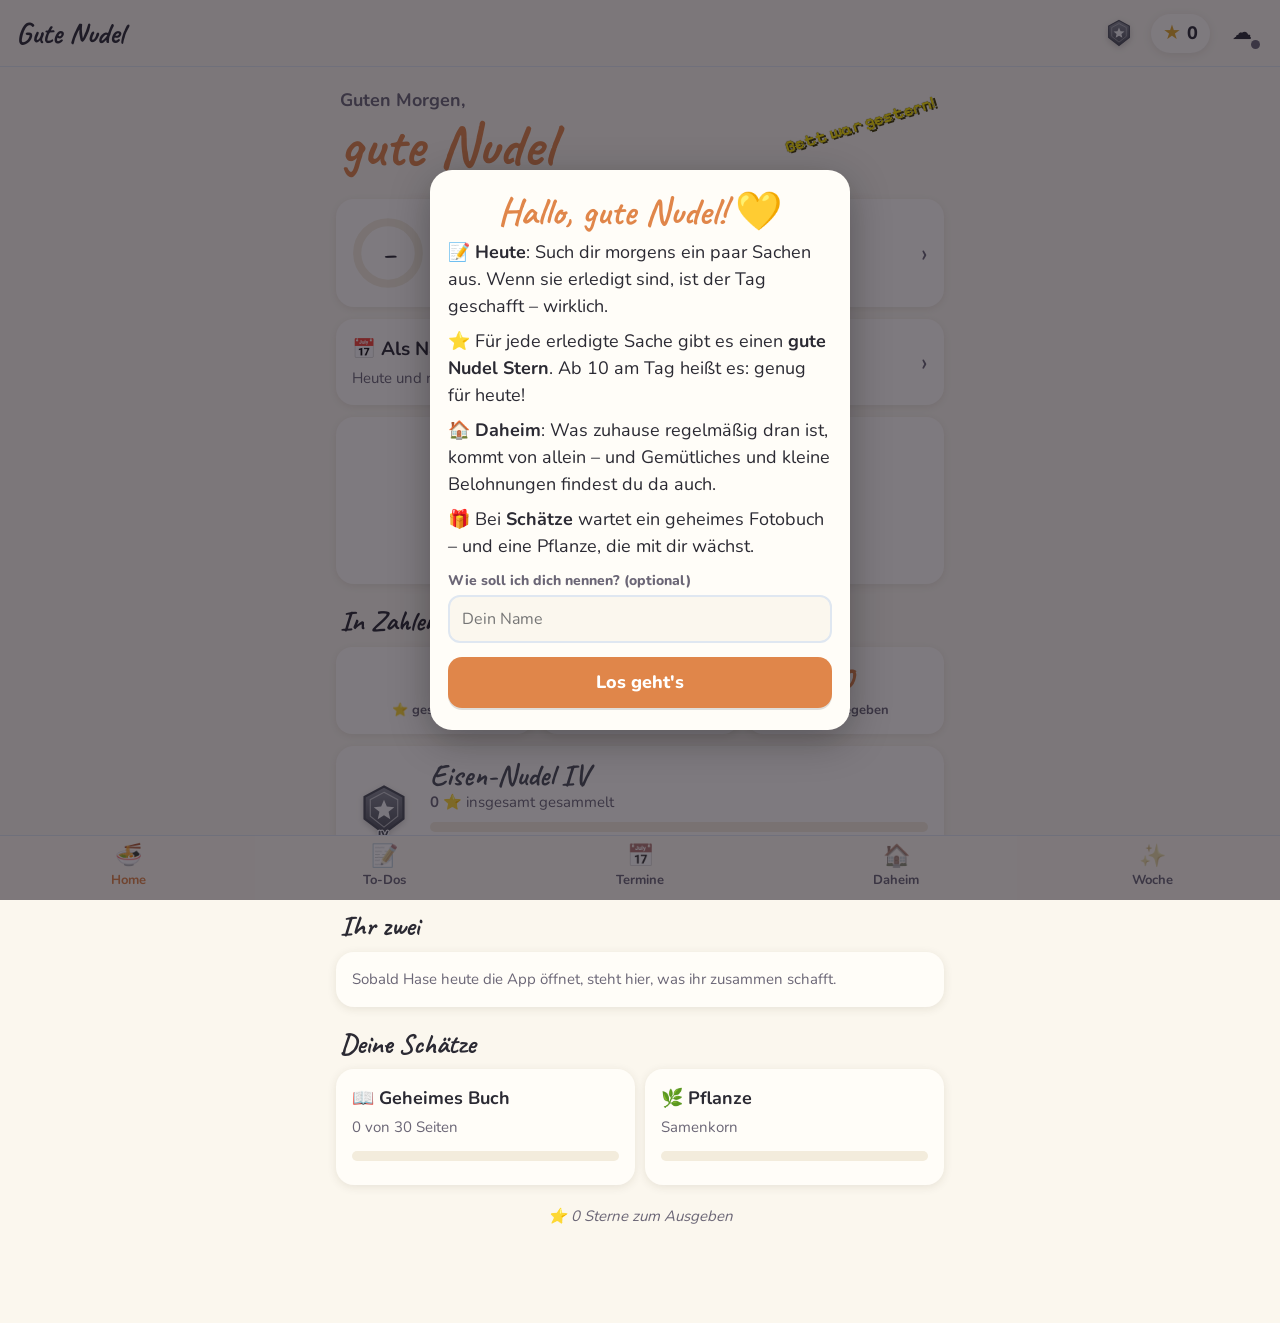
==== index.html @ 06fb96a1 "Home als Startseite: Minecraft-Splash, Tagesring, nächste Termine, Zahlen, Ihr zwei, Schätze; Schätz" ====
<!doctype html>
<html lang="de">
<head>
<meta charset="utf-8">
<meta name="viewport" content="width=device-width, initial-scale=1, viewport-fit=cover">
<title>Gute Nudel</title>
<meta name="theme-color" content="#fbf7ee" media="(prefers-color-scheme: light)">
<meta name="theme-color" content="#24222a" media="(prefers-color-scheme: dark)">
<link rel="manifest" href="manifest.json">
<link rel="icon" href="icons/icon-192.png">
<link rel="apple-touch-icon" href="icons/icon-192.png">
<link rel="preload" href="fonts/nunito.woff2" as="font" type="font/woff2" crossorigin>
<link rel="preload" href="fonts/pixel.woff2" as="font" type="font/woff2" crossorigin>
<link rel="stylesheet" href="style.css">
</head>
<body>
<header id="top">
  <h1>Gute Nudel</h1>
  <button id="rankbtn" aria-label="Dein Rang"></button>
  <button id="stars" aria-label="Gute Nudel Sterne"><span class="s">★</span><span id="starsn">0</span></button>
  <button id="cloud" aria-label="Einstellungen und Sicherung">☁</button>
</header>
<main id="main"></main>
<nav id="tabs">
  <button data-tab="home" class="on"><span class="i">🍜</span>Home</button>
  <button data-tab="heute"><span class="i">📝</span>To-Dos</button>
  <button data-tab="termine"><span class="i">📅</span>Termine</button>
  <button data-tab="ruhe"><span class="i">🏠</span>Daheim</button>
  <button data-tab="woche"><span class="i">✨</span>Woche</button>
</nav>
<script type="module" src="app.js"></script>
</body>
</html>
---- style.css ----
@font-face { font-family: 'Caveat'; src: url(fonts/caveat.woff2) format('woff2'); font-weight: 400 700; font-display: swap; }
@font-face { font-family: 'Nunito'; src: url(fonts/nunito.woff2) format('woff2'); font-weight: 200 1000; font-display: swap; }

:root {
  --paper: #fbf7ee; --paper2: #f3ecdc; --line: #dfe7f1; --margin: #f0b8b0;
  --ink: #2b2a33; --ink2: #6b6676; --blue: #2f5aa8; --accent: #e0864a; --accent2: #f6d6bd;
  --green: #4f9a5b; --gold: #e3a92b; --card: #fffdf8; --shadow: 0 2px 10px rgba(60, 45, 20, .10);
  --danger: #c0533f; --nav: #fffaf1;
  color-scheme: light;
}
@media (prefers-color-scheme: dark) {
  :root:not([data-theme="light"]) {
    --paper: #24222a; --paper2: #2c2a33; --line: #33384a; --margin: #6e3e3a;
    --ink: #f1ece2; --ink2: #b4adbd; --blue: #9dbcf5; --accent: #f0a06a; --accent2: #4a3528;
    --green: #7cc488; --gold: #f2c25a; --card: #2e2c35; --shadow: 0 2px 10px rgba(0, 0, 0, .35);
    --danger: #ef8a76; --nav: #1f1d24; color-scheme: dark;
  }
}
:root[data-theme="dark"] {
  --paper: #24222a; --paper2: #2c2a33; --line: #33384a; --margin: #6e3e3a;
  --ink: #f1ece2; --ink2: #b4adbd; --blue: #9dbcf5; --accent: #f0a06a; --accent2: #4a3528;
  --green: #7cc488; --gold: #f2c25a; --card: #2e2c35; --shadow: 0 2px 10px rgba(0, 0, 0, .35);
  --danger: #ef8a76; --nav: #1f1d24; color-scheme: dark;
}

* { box-sizing: border-box; -webkit-tap-highlight-color: transparent; }
html, body { margin: 0; height: 100%; }
body {
  background: var(--paper); color: var(--ink);
  font: 18px/1.5 Nunito, system-ui, sans-serif;
  overscroll-behavior-y: contain;
}
button, input, textarea { font: inherit; color: inherit; }
button { cursor: pointer; }
.hand { font-family: Caveat, cursive; }

/* ---------- frame ---------- */
#top {
  position: sticky; top: 0; z-index: 20; display: flex; align-items: center; gap: 10px;
  padding: calc(10px + env(safe-area-inset-top)) 16px 10px; background: var(--paper);
  border-bottom: 1px solid var(--line);
}
#top h1 { font: 700 clamp(23px, 7vw, 30px)/1.4 Caveat, cursive; margin: 0; padding: 2px 0; flex: 1; min-width: 0; white-space: nowrap; overflow: hidden; text-overflow: ellipsis; }
#top h1 span { color: var(--accent); }
#stars {
  display: flex; align-items: center; gap: 6px; padding: 6px 12px; border-radius: 99px;
  background: var(--card); box-shadow: var(--shadow); font-weight: 800; border: 0;
}
#stars .s { color: var(--gold); font-size: 20px; line-height: 1; }
#cloud { border: 0; background: none; padding: 6px; min-width: 44px; min-height: 44px; font-size: 20px; line-height: 1; position: relative; }
#cloud::after { content: ''; position: absolute; right: 4px; bottom: 6px; width: 9px; height: 9px; border-radius: 50%; background: var(--ink2); }
#cloud.ok::after { background: var(--green); }
#cloud.wait::after { background: var(--gold); }
#cloud.bad::after { background: var(--danger); }

main { padding: 12px 16px calc(96px + env(safe-area-inset-bottom)); max-width: 640px; margin: 0 auto; }

nav#tabs {
  position: fixed; left: 0; right: 0; bottom: 0; z-index: 20; display: flex;
  background: var(--nav); border-top: 1px solid var(--line); padding-bottom: env(safe-area-inset-bottom);
}
nav#tabs button {
  flex: 1; border: 0; background: none; padding: 8px 2px 10px; display: flex; flex-direction: column;
  align-items: center; gap: 2px; font-size: 13px; font-weight: 700; color: var(--ink2);
}
nav#tabs button .i { font-size: 22px; line-height: 1.1; filter: grayscale(.6); opacity: .8; }
nav#tabs button.on { color: var(--accent); }
nav#tabs button.on .i { filter: none; opacity: 1; transform: translateY(-1px); }

/* ---------- notepad page ---------- */
.pad {
  position: relative; background: var(--card); border-radius: 6px 6px 14px 14px; box-shadow: var(--shadow);
  padding: 18px 16px 18px 44px; margin-bottom: 18px;
  background-image: repeating-linear-gradient(to bottom, transparent 0 39px, var(--line) 39px 40px);
  background-position: 0 58px;
}
.pad::before { content: ''; position: absolute; left: 30px; top: 0; bottom: 0; width: 2px; background: var(--margin); }
.pad::after { /* spiral holes */
  content: ''; position: absolute; top: -7px; left: 20px; right: 20px; height: 14px;
  background: radial-gradient(circle at 7px 7px, var(--paper) 4.5px, transparent 5px) 0 0 / 28px 14px repeat-x;
}
.pad h2 { font: 700 32px/1.1 Caveat, cursive; margin: 2px 0 10px; color: var(--blue); }
.pad .sub { color: var(--ink2); font-size: 15px; margin: -6px 0 10px; }

.item { display: flex; align-items: center; gap: 12px; min-height: 52px; padding: 4px 0; border-bottom: 1px dashed transparent; }
.item .txt { flex: 1; font-size: 19px; font-weight: 600; word-break: break-word; position: relative; }
.item .txt.carried::after { content: 'von gestern'; display: inline-block; margin-left: 8px; font-size: 12px; font-weight: 700; color: var(--accent); vertical-align: middle; }
.chk {
  flex: none; width: 40px; height: 40px; border-radius: 50%; border: 2.5px solid var(--blue); background: transparent;
  display: grid; place-items: center; padding: 0; color: var(--blue); font-size: 20px; font-weight: 900;
}
.item.done .chk { background: var(--blue); color: var(--card); }
.item.done .txt { color: var(--ink2); }
.item.done .txt span { background: linear-gradient(var(--accent), var(--accent)) no-repeat 0 55% / 100% 2.5px; }
.item.ticking .txt span { animation: strike .45s ease forwards; background: linear-gradient(var(--accent), var(--accent)) no-repeat 0 55% / 0 2.5px; }
@keyframes strike { to { background-size: 100% 2.5px; } }
.item.leaving { animation: leave .35s ease .35s forwards; }
@keyframes leave { to { opacity: 0; transform: translateX(30px); } }
.mini-btn { border: 0; background: none; color: var(--ink2); font-size: 20px; padding: 8px; min-width: 40px; min-height: 40px; border-radius: 10px; }
.mini-btn:active { background: var(--paper2); }

.add { display: flex; gap: 8px; margin-top: 10px; }
.add input {
  flex: 1; min-width: 0; border: 0; border-bottom: 2px solid var(--line); background: transparent; padding: 10px 2px;
  font-size: 18px; outline: none;
}
.add input:focus { border-color: var(--blue); }
.btn {
  border: 0; border-radius: 14px; padding: 12px 18px; font-weight: 800; background: var(--accent); color: #fff;
  box-shadow: 0 2px 0 rgba(0, 0, 0, .12); min-height: 48px;
}
.btn.soft { background: var(--paper2); color: var(--ink); box-shadow: none; }
.btn.blue { background: var(--blue); color: var(--card); }
.btn.green { background: var(--green); color: #fff; }
.btn:disabled { opacity: .45; }
.btn.wide { width: 100%; }
.row { display: flex; gap: 10px; flex-wrap: wrap; }
.row > .btn { flex: 1; }

.card { background: var(--card); border-radius: 18px; box-shadow: var(--shadow); padding: 16px; margin-bottom: 16px; }
.card h3 { margin: 0 0 6px; font-size: 20px; }
.card p { margin: 6px 0; }
.muted { color: var(--ink2); font-size: 15px; }
.hint { color: var(--ink2); font-size: 15px; font-style: italic; margin: 8px 0 0; }
.sec-title { font: 700 28px/1.1 Caveat, cursive; color: var(--ink); margin: 22px 4px 10px; }

.donebox { margin-top: 12px; }
.donebox summary { cursor: pointer; color: var(--ink2); font-weight: 700; font-size: 15px; padding: 6px 0; }

.celebrate {
  text-align: center; padding: 24px 16px; border-radius: 18px; background: var(--card); box-shadow: var(--shadow); margin-bottom: 16px;
  border: 2px dashed var(--accent2);
}
.celebrate .big { font: 700 40px/1.05 Caveat, cursive; color: var(--accent); margin: 4px 0 8px; }

.pick { display: flex; align-items: center; gap: 12px; width: 100%; text-align: left; border: 0; background: none; padding: 10px 4px; min-height: 48px; font-size: 18px; font-weight: 600; border-bottom: 1px solid var(--line); }
.pick .box { width: 28px; height: 28px; border-radius: 8px; border: 2.5px solid var(--blue); flex: none; display: grid; place-items: center; color: var(--card); font-weight: 900; }
.pick.on .box { background: var(--blue); }
.pick .tag { font-size: 12px; font-weight: 800; color: var(--accent); margin-left: 6px; }

/* ---------- rest quests ---------- */
.quest { position: relative; overflow: hidden; border: 2px solid #3b2f52; background: linear-gradient(160deg, #2d2440, #44345e); color: #f6f0ff; }
.quest .lvl { font-size: 12px; letter-spacing: .12em; font-weight: 900; color: #ffcf5a; }
.quest h3 { font: 700 30px/1.05 Caveat, cursive; margin: 2px 0 6px; color: #fff; }
.quest .diff { color: #ffcf5a; letter-spacing: 2px; }
.quest .meta { font-size: 14px; color: #d8cdee; display: flex; gap: 14px; flex-wrap: wrap; margin: 4px 0 8px; }
.quest .boss { font-style: italic; color: #d8cdee; font-size: 15px; border-left: 3px solid #ffcf5a; padding-left: 10px; margin: 8px 0 12px; }
.quest .btn { background: #ffcf5a; color: #2d2440; }
.quest .btn.soft { background: rgba(255, 255, 255, .14); color: #fff; }
.quest.active { box-shadow: 0 0 0 3px #ffcf5a, var(--shadow); }

.recipe .steps { margin: 8px 0; }
.recipe .steps .pick { font-size: 17px; }
.chips { display: flex; gap: 8px; flex-wrap: wrap; margin: 8px 0; }
.chip { border: 0; background: var(--paper2); border-radius: 99px; padding: 8px 14px; font-weight: 700; font-size: 15px; min-height: 40px; }
.chip.on { background: var(--blue); color: var(--card); }
.ready { display: inline-block; font-size: 12px; font-weight: 900; background: var(--green); color: #fff; border-radius: 99px; padding: 2px 9px; margin-left: 6px; vertical-align: middle; }

/* ---------- treasures ---------- */
.treasure { display: grid; grid-template-columns: 96px 1fr; gap: 14px; align-items: center; }
.treasure .thumb { width: 96px; height: 96px; border-radius: 14px; display: grid; place-items: center; font-size: 46px; background: var(--paper2); overflow: hidden; }
.bar { height: 10px; border-radius: 99px; background: var(--paper2); overflow: hidden; margin: 8px 0; }
.bar > i { display: block; height: 100%; background: var(--accent); border-radius: 99px; }

.book { display: grid; grid-template-columns: repeat(3, 1fr); gap: 12px; }
.bpage {
  aspect-ratio: 3 / 4; border-radius: 6px; background: var(--card); box-shadow: var(--shadow); padding: 6px 6px 22px;
  position: relative; display: grid; place-items: center; overflow: hidden; border: 0;
}
.bpage img { width: 100%; height: 100%; object-fit: cover; border-radius: 3px; }
.bpage .no { position: absolute; bottom: 3px; left: 0; right: 0; text-align: center; font: 700 16px/1 Caveat, cursive; color: var(--ink2); }
.bpage.locked { background: var(--paper2); color: var(--ink2); font-size: 26px; }
.bpage.next { outline: 3px dashed var(--accent); outline-offset: -3px; }
.tape { position: absolute; width: 46px; height: 16px; background: rgba(240, 200, 120, .55); top: 0; left: 50%; transform: translateX(-50%) rotate(-3deg); }

.plantbox {
  border-radius: 18px; overflow: hidden; box-shadow: var(--shadow); margin-bottom: 12px;
  background: linear-gradient(#bfe0f5, #eaf5fb 70%); position: relative;
}
:root[data-theme="dark"] .plantbox { background: linear-gradient(#1d2b45, #33405c 70%); }
@media (prefers-color-scheme: dark) { :root:not([data-theme="light"]) .plantbox { background: linear-gradient(#1d2b45, #33405c 70%); } }
.plantbox svg { display: block; width: 100%; height: auto; }
.stagename { position: absolute; left: 14px; top: 10px; font: 700 28px/1 Caveat, cursive; color: #2d4a2f; background: rgba(255, 255, 255, .7); padding: 4px 10px; border-radius: 10px; }
.shelf { display: flex; gap: 8px; flex-wrap: wrap; }
.jar { background: var(--paper2); border-radius: 12px; padding: 8px 12px; font-size: 15px; font-weight: 700; }

.roulette { text-align: center; }
.roulette .idea { font: 700 32px/1.15 Caveat, cursive; color: var(--accent); min-height: 80px; display: grid; place-items: center; padding: 8px; }
.list-plain { list-style: none; padding: 0; margin: 6px 0; }
.list-plain li { display: flex; align-items: center; gap: 8px; padding: 6px 0; border-bottom: 1px solid var(--line); font-weight: 600; }
.list-plain li span { flex: 1; }

/* ---------- week ---------- */
.stat-row { display: grid; grid-template-columns: repeat(4, 1fr); gap: 8px; }
@media (max-width: 379px) { .stat span { font-size: 11.5px; } }
.stat { background: var(--card); border-radius: 16px; box-shadow: var(--shadow); padding: 12px 8px; text-align: center; border: 0; }
.stat b { display: block; font: 700 40px/1 Caveat, cursive; color: var(--accent); }
.stat span { font-size: 13px; color: var(--ink2); font-weight: 700; }
.weekbars { display: flex; align-items: flex-end; gap: 8px; height: 120px; margin: 14px 0 4px; }
.weekbars div { flex: 1; display: flex; flex-direction: column; align-items: center; justify-content: flex-end; height: 100%; gap: 4px; font-size: 13px; color: var(--ink2); font-weight: 700; }
.weekbars i { display: block; width: 100%; border-radius: 8px 8px 3px 3px; background: var(--accent); min-height: 4px; }
.weekbars i.rest { background: #7b62b8; }

/* ---------- overlays ---------- */
.overlay { position: fixed; inset: 0; z-index: 50; background: rgba(20, 16, 28, .55); display: grid; place-items: center; padding: 20px; animation: fade .2s; overscroll-behavior: contain; touch-action: none; }
@keyframes fade { from { opacity: 0; } }
.modal { background: var(--card); border-radius: 22px; padding: 22px 18px; width: 100%; max-width: 420px; max-height: 88vh; max-height: 85dvh; overflow-y: auto; -webkit-overflow-scrolling: touch; overscroll-behavior: contain; touch-action: pan-y; text-align: center; box-shadow: 0 10px 40px rgba(0, 0, 0, .3); animation: pop .3s cubic-bezier(.2, 1.4, .4, 1); }
@keyframes pop { from { transform: scale(.85); opacity: 0; } }
.modal h2 { font: 700 38px/1.05 Caveat, cursive; color: var(--accent); margin: 0 0 8px; }
.modal p { margin: 8px 0; }
.modal .row { margin-top: 14px; }
.reveal img { width: 100%; border-radius: 6px; box-shadow: var(--shadow); animation: unblur 1.6s ease; }
@keyframes unblur { from { filter: blur(24px) saturate(.2); transform: scale(.94); } }
.polaroid { background: #fff; padding: 10px 10px 34px; box-shadow: var(--shadow); transform: rotate(-1.5deg); margin: 6px auto 12px; position: relative; }
.polaroid .cap { position: absolute; bottom: 6px; left: 0; right: 0; font: 700 22px/1 Caveat, cursive; color: #555; }

.viewer { position: fixed; inset: 0; z-index: 60; background: #16131c; display: flex; flex-direction: column; align-items: center; justify-content: center; padding: 16px; }
.viewer img { max-width: 100%; max-height: 74vh; border-radius: 6px; }
.viewer .vbar { display: flex; gap: 12px; margin-top: 14px; align-items: center; color: #eee; font: 700 24px/1 Caveat, cursive; }
.viewer .vbar button { background: rgba(255, 255, 255, .12); color: #fff; border: 0; border-radius: 12px; min-width: 52px; min-height: 48px; font-size: 22px; }
.viewer .x { position: absolute; top: calc(12px + env(safe-area-inset-top)); right: 12px; background: rgba(255, 255, 255, .12); color: #fff; border: 0; border-radius: 12px; width: 48px; height: 48px; font-size: 22px; }

.collage { display: grid; grid-template-columns: repeat(5, 1fr); gap: 4px; padding: 6px; background: #fff; border-radius: 8px; }
.collage img { width: 100%; aspect-ratio: 1; object-fit: cover; border-radius: 2px; }
.collage img:nth-child(7n+3) { transform: rotate(2deg); }
.collage img:nth-child(5n+1) { transform: rotate(-2deg); }

/* story (weekly look-back) */
.story { position: fixed; inset: 0; z-index: 70; color: #fff; display: flex; flex-direction: column; padding: calc(14px + env(safe-area-inset-top)) 22px 30px; transition: background .5s; }
.story .prog { display: flex; gap: 4px; }
.story .prog i { flex: 1; height: 4px; border-radius: 4px; background: rgba(255, 255, 255, .35); }
.story .prog i.on { background: #fff; }
.story .slide { flex: 1; display: flex; flex-direction: column; justify-content: center; text-align: center; animation: slidein .45s ease; }
@keyframes slidein { from { opacity: 0; transform: translateY(18px); } }
.story .k { font-size: 18px; font-weight: 800; letter-spacing: .04em; opacity: .9; }
.story .n { font: 700 110px/1 Caveat, cursive; margin: 8px 0; }
.story .t { font: 700 40px/1.1 Caveat, cursive; margin: 8px 0; }
.story .p { font-size: 19px; line-height: 1.45; opacity: .95; }
.story ul { text-align: left; font-size: 18px; font-weight: 700; margin: 12px auto; padding-left: 22px; max-width: 340px; }
.story .tapnote { text-align: center; font-size: 13px; opacity: .7; }
.story .x { position: absolute; top: calc(24px + env(safe-area-inset-top)); right: 14px; background: rgba(0, 0, 0, .2); color: #fff; border: 0; border-radius: 12px; width: 44px; height: 44px; font-size: 20px; z-index: 2; }

.floatstar { position: fixed; z-index: 80; pointer-events: none; font-weight: 900; color: var(--gold); font-size: 22px; animation: floatup 1.1s ease forwards; text-shadow: 0 1px 0 rgba(0, 0, 0, .15); }
@keyframes floatup { to { transform: translateY(-60px); opacity: 0; } }
.confetti { position: fixed; z-index: 90; top: -10px; width: 10px; height: 14px; pointer-events: none; animation: fall linear forwards; }
@keyframes fall { to { transform: translateY(105vh) rotate(720deg); } }

.toast { position: fixed; left: 16px; right: 16px; bottom: calc(86px + env(safe-area-inset-bottom)); z-index: 85; background: var(--ink); color: var(--paper); border-radius: 14px; padding: 12px 16px; font-weight: 700; text-align: center; animation: fade .2s; max-width: 520px; margin: 0 auto; }

.field { display: block; margin: 10px 0; text-align: left; }
.field span { display: block; font-size: 14px; font-weight: 800; color: var(--ink2); margin-bottom: 4px; }
.field input { width: 100%; border: 2px solid var(--line); border-radius: 12px; background: var(--paper); padding: 10px 12px; font-size: 16px; }
.status { display: flex; align-items: center; gap: 8px; font-weight: 700; }
.dot { width: 12px; height: 12px; border-radius: 50%; background: var(--ink2); flex: none; }
.dot.ok { background: var(--green); } .dot.wait { background: var(--gold); } .dot.bad { background: var(--danger); }
.warn { background: #fff3d6; color: #6b4a00; border-radius: 12px; padding: 10px 12px; font-weight: 700; font-size: 15px; margin: 8px 0; }

/* ---------- Quests sub-tabs, chores ---------- */
.qtabs { position: sticky; top: var(--top-h, 64px); z-index: 5; background: var(--paper); padding: 6px 16px 8px; margin: -12px -16px 4px; box-shadow: 0 6px 8px -6px rgba(0, 0, 0, .12); display: grid; grid-template-columns: repeat(3, 1fr); gap: 6px; }
.qtabs .chip { padding: 8px 2px; font-size: 14px; min-width: 0; white-space: nowrap; overflow: hidden; text-overflow: ellipsis; }
.list-plain.chores li { align-items: flex-start; padding: 10px 0; }
.list-plain.chores li > span { line-height: 1.35; }

/* ---------- chore helpers, timers, mood ---------- */
.toolbtn { border: 0; background: var(--paper2); border-radius: 10px; padding: 4px 8px; margin: 4px 4px 0 0; font-size: 15px; font-weight: 800; min-height: 36px; min-width: 40px; vertical-align: middle; }
.steptimer { font-size: 14px; color: var(--blue); }
.toolrow { display: grid; grid-template-columns: repeat(2, 1fr); gap: 8px; margin-bottom: 14px; }
.toolrow .btn { padding: 10px 4px; font-size: 14px; }
.timers .timer { display: flex; align-items: center; gap: 12px; padding: 6px 0; }
.timers .ti { font-size: 30px; }
.timers .tl { flex: 1; }
.timers .tleft { font: 700 30px/1 Caveat, cursive; color: var(--blue); }
.timers .timer.done .tleft { color: var(--green); }
.moodbar { position: fixed; left: 16px; right: 16px; bottom: calc(86px + env(safe-area-inset-bottom)); z-index: 95; max-width: 520px; margin: 0 auto; background: var(--card); box-shadow: 0 6px 24px rgba(0,0,0,.25); border-radius: 18px; padding: 8px 10px; display: flex; align-items: center; justify-content: space-between; gap: 4px; animation: fade .2s; font-weight: 800; }
.moodbar span { padding: 0 6px; white-space: nowrap; font-size: 15px; }
.moodbar button { border: 0; background: none; font-size: 28px; min-width: 44px; min-height: 44px; border-radius: 12px; }
.moodbar button:active { background: var(--paper2); }
.moodbar { overflow: hidden; }
.moodbar .mtime { position: absolute; left: 0; bottom: 0; height: 4px; width: 100%; background: var(--accent); transform-origin: left; animation: mtime linear forwards; }
@keyframes mtime { to { transform: scaleX(0); } }
.list-plain li.rating { flex-wrap: wrap; }
.list-plain li.rating .faces { display: flex; gap: 2px; width: 100%; justify-content: space-between; }
.list-plain li.rating .faces button { border: 0; background: var(--paper2); border-radius: 12px; font-size: 26px; min-width: 48px; min-height: 48px; }
.list-plain li.rating .faces button.on { background: var(--accent2); outline: 2px solid var(--accent); }
.ratebtn { font-size: 20px; }
.moodweek { display: grid; grid-template-columns: repeat(7, 1fr); text-align: center; }
.moodweek b { display: block; font-size: 26px; }
.moodweek span { font-size: 13px; color: var(--ink2); font-weight: 700; }
textarea { width: 100%; border: 2px solid var(--line); border-radius: 12px; background: var(--paper); padding: 10px 12px; font-size: 16px; font-family: inherit; color: inherit; }

/* ---------- rank ---------- */
#rankbtn { border: 0; background: none; padding: 0; min-width: 44px; min-height: 44px; display: grid; place-items: center; }
.emblem { display: block; filter: drop-shadow(0 2px 3px rgba(0,0,0,.18)); }
.rankcard { display: flex; align-items: center; gap: 14px; text-align: left; }
.rankcard > div { flex: 1; min-width: 0; }
.rankcard .rname { font: 700 30px/1.05 Caveat, cursive; }
.rankcard.big { flex-direction: column; text-align: center; }
.rankcard.big .rname { font-size: 40px; }
.rankwrap { border: 0; width: 100%; padding: 14px 16px; }
.ladder { text-align: left; margin: 12px 0; }
.ladder > div { display: flex; align-items: center; gap: 10px; padding: 4px 6px; border-radius: 10px; font-weight: 700; opacity: .55; }
.ladder > div span:nth-child(2) { flex: 1; }
.ladder > div.done { opacity: .85; }
.ladder > div.on { opacity: 1; background: var(--paper2); }
.promo { display: grid; place-items: center; animation: pop .6s cubic-bezier(.2, 1.6, .4, 1); }

/* ---------- week planner ---------- */
.weekstrip { display: grid; grid-template-columns: repeat(7, 1fr); text-align: center; padding: 10px 6px; gap: 2px; }
.weekstrip > button { border: 2px solid transparent; background: none; border-radius: 10px; padding: 4px 0 6px; min-width: 0; color: inherit; font: inherit; }
.weekstrip > button.today { background: var(--accent2); }
.weekstrip > button.sel { border-color: var(--blue); }
.weekstrip > button.past b, .weekstrip > button.past small { opacity: .55; }
.weekstrip b { display: block; font-size: 13px; color: var(--ink2); line-height: 1.2; }
.weekstrip small { display: block; font-size: 11px; color: var(--ink2); font-weight: 700; }
.weekstrip span { display: flex; flex-direction: column; align-items: center; font-size: 17px; line-height: 1.3; min-height: 22px; margin-top: 2px; }
.weekstrip i { font-style: normal; position: relative; }
.weekstrip i.plan { opacity: .45; }
.weekstrip i.done::after { content: '✓'; position: absolute; right: -7px; bottom: -2px; font-size: 11px; font-weight: 900; color: var(--green); }
.wkdetail h3 { margin: 0 0 6px; }
.list-plain.chores li .cw { flex: 1; display: flex; flex-direction: column; gap: 6px; }
.cwtop { display: flex; align-items: center; justify-content: space-between; }
.days { display: grid; grid-template-columns: repeat(7, 1fr); gap: 4px; }
.dayt { border: 0; border-radius: 10px; background: var(--paper2); font-weight: 800; font-size: 13px; min-height: 38px; padding: 0; color: var(--ink2); }
.dayt.on { background: var(--blue); color: var(--card); }
.dayt.today { outline: 2px solid var(--accent); outline-offset: -2px; }

/* ---------- shopping list by section ---------- */
.stores { margin: 0 0 8px; }
.stores .chip { padding: 6px 12px; font-size: 14px; min-height: 36px; }
.shopsec { margin-top: 10px; }
.sechead { display: flex; align-items: center; justify-content: space-between; font-weight: 900; font-size: 15px; color: var(--blue); padding: 4px 2px; border-bottom: 2px solid var(--line); }
.sechead > span:last-child { display: flex; flex: none; }
.tagpick { margin: 4px 0 8px; }
.tagpick .chip { font-size: 13px; padding: 6px 10px; min-height: 36px; }

/* ---------- cookbook ---------- */
.shoprow { display: flex; align-items: center; gap: 4px; border-bottom: 1px solid var(--line); }
.shoprow .pick { flex: 1; border-bottom: 0; }
.recipe-row { display: flex; align-items: center; gap: 12px; width: 100%; text-align: left; border: 0; padding: 12px 14px; margin-bottom: 10px; font-size: 16px; }
.recipe-row .ri { font-size: 30px; }
.recipe-row .rt { flex: 1; min-width: 0; }
.plate { display: inline-flex; gap: 2px; margin-left: 6px; vertical-align: middle; }
.pb { font-size: 16px; filter: grayscale(1); opacity: .3; }
.pb.on { filter: none; opacity: 1; }
.platecheck .chips { margin: 6px 0; }
.steps-ol { padding-left: 22px; margin: 6px 0 14px; }
.steps-ol li { margin: 8px 0; line-height: 1.45; }
.cookmode { background: var(--card); border-radius: 18px; box-shadow: var(--shadow); padding: 20px 16px; min-height: 60vh; display: flex; flex-direction: column; }
.cookmode .cstep { font-size: 26px; line-height: 1.4; font-weight: 700; flex: 1; margin: 20px 0; }

/* ---------- handing tasks to the partner ---------- */
.txt .tag, .pick .tag, .inc-t .tag, .list-plain .tag { display: inline-block; margin-left: 8px; font-size: 12px; font-weight: 800; color: var(--accent); vertical-align: middle; }
.tag.hot { background: var(--accent); color: #fff !important; border-radius: 99px; padding: 1px 8px; }
.incoming { border: 2px solid var(--accent); }
.incoming .inc { padding: 10px 0; border-top: 1px dashed var(--line); }
.incoming .inc:first-of-type { border-top: 0; }
.incoming .inc-t { margin-bottom: 8px; font-size: 18px; }
.list-plain .st { font-size: 13px; font-weight: 800; color: var(--ink2); white-space: nowrap; }
.list-plain .st-ok { color: var(--accent); } .list-plain .st-erledigt { color: var(--green); }
nav#tabs button { position: relative; }
nav#tabs button.dot::after { content: ''; position: absolute; top: 6px; left: calc(50% + 10px); width: 10px; height: 10px; border-radius: 50%; background: var(--danger); }

/* ---------- Heute | Liste chips, 4 Daheim chips ---------- */
.qtabs.two { grid-template-columns: 1fr 1fr; }
.qtabs:has(> :nth-child(4)) { display: flex; }
.qtabs:has(> :nth-child(4)) .chip { flex: 1 1 auto; font-size: 13.5px; padding: 8px 6px; }
.chip .cnt { display: inline-block; min-width: 20px; padding: 0 6px; border-radius: 99px; font-size: 12px; line-height: 20px; background: var(--paper); color: var(--ink2); margin-left: 2px; }
.chip.on .cnt { background: rgba(255, 255, 255, .25); color: inherit; }

/* ---------- Auto: deliberately Audi, not notepad ---------- */
.audi {
  --au-bg: #0d0e10; --au-card: #17181b; --au-line: #2c2e33; --au-txt: #f2f2f2; --au-dim: #9a9ea5; --au-red: #f50537;
  font-family: "Helvetica Neue", "Segoe UI", Roboto, Arial, sans-serif; color: var(--au-txt); background: var(--au-bg);
  margin: 4px -16px 0; padding: 0 16px 22px; letter-spacing: .01em;
}
.au-hero { margin: 0 -16px; padding: 22px 16px 14px; background: radial-gradient(ellipse 70% 55% at 50% 78%, #3a3e44 0%, #16171a 55%, #0d0e10 100%); overflow: hidden; }
.au-kicker { font-size: 11px; font-weight: 600; letter-spacing: .28em; text-transform: uppercase; color: var(--au-dim); }
.au-model { font-size: 34px; font-weight: 300; line-height: 1.1; letter-spacing: .02em; margin-top: 2px; }
.au-model.sm { font-size: 26px; margin-bottom: 14px; }
.au-trim { font-size: 13px; color: var(--au-dim); letter-spacing: .06em; margin-top: 2px; }
.au-car { margin: 6px -10px -4px; position: relative; }
.au-car { min-height: 120px; }
.au-car img { width: 100%; height: auto; display: block; animation: au-in .9s cubic-bezier(.2, .8, .2, 1) both; }
@keyframes au-in { from { opacity: 0; transform: translateX(-24px); } to { opacity: 1; transform: none; } }
@media (prefers-reduced-motion: reduce) { .au-car img { animation: none; } }
.au-status { font-size: 14px; color: var(--au-txt); display: flex; align-items: center; gap: 8px; flex-wrap: wrap; border-top: 1px solid var(--au-line); padding-top: 12px; margin-top: 4px; }
.au-status b { font-weight: 600; }
.au-dot { width: 8px; height: 8px; border-radius: 50%; background: #3ccf6e; box-shadow: 0 0 8px #3ccf6e; flex: none; }
.au-dot.busy { background: var(--au-red); box-shadow: 0 0 8px var(--au-red); }
.au-btn { display: block; width: 100%; border: 1px solid #fff; background: #fff; color: #000; border-radius: 0; padding: 14px 18px; font: 600 15px/1.2 inherit; font-family: inherit; letter-spacing: .04em; margin: 18px 0 0; min-height: 50px; }
.au-btn:active { background: #d9d9d9; }
.au-btn.ghost { background: transparent; color: #fff; border-color: #5a5d63; }
.au-btn.red { background: var(--au-red); border-color: var(--au-red); color: #fff; }
.au-h { font-size: 11px; font-weight: 600; letter-spacing: .28em; text-transform: uppercase; color: var(--au-dim); margin: 28px 0 4px; }
.au-day { font-size: 13px; font-weight: 600; color: var(--au-txt); margin: 16px 0 0; padding-bottom: 6px; border-bottom: 1px solid var(--au-line); }
.au-row { display: grid; grid-template-columns: 1fr auto; gap: 2px 12px; padding: 12px 0 12px 12px; border-bottom: 1px solid var(--au-line); border-left: 2px solid #5a5d63; }
.au-row.mine { border-left-color: #fff; }
.au-row.clash { border-left-color: var(--au-red); }
.au-time { font-size: 20px; font-weight: 300; letter-spacing: .02em; grid-column: 1; }
.au-who { font-size: 14px; color: var(--au-dim); grid-column: 1; }
.au-who b { color: var(--au-txt); font-weight: 600; }
.au-warn { color: var(--au-red); font-size: 13px; font-weight: 600; margin-top: 2px; }
.au-x { grid-column: 2; grid-row: 1 / span 2; align-self: center; background: none; border: 1px solid var(--au-line); color: var(--au-dim); width: 40px; height: 40px; border-radius: 0; font-size: 15px; }
.au-empty, .au-note { font-size: 14px; color: var(--au-dim); margin: 12px 0 0; }
.au-note { font-size: 12px; margin-top: 18px; }

.modal.au-wrap { background: #0d0e10; border-radius: 0; padding: 0; text-align: left; border-top: 2px solid #f50537; }
.au-modal { margin: 0; padding: 20px 18px 20px; }
.au-grid { display: grid; grid-template-columns: 1.4fr 1fr; gap: 10px; }
.au-modal label { display: block; }
.au-modal label span { display: block; font-size: 11px; font-weight: 600; letter-spacing: .2em; text-transform: uppercase; color: var(--au-dim); margin-bottom: 4px; }
.au-modal input { width: 100%; min-width: 0; background: #17181b; color: #f2f2f2; border: 0; border-bottom: 1px solid #5a5d63; border-radius: 0; padding: 10px 8px; font: 16px inherit; font-family: inherit; color-scheme: dark; }
.au-modal input:focus { outline: none; border-bottom-color: #fff; }
.au-full { margin-top: 14px; }
.au-chip { background: none; border: 1px solid #3a3d42; color: #f2f2f2; border-radius: 0; padding: 6px 12px; font-size: 13px; margin-top: 10px; font-family: inherit; }
.au-err { color: #f50537; font-size: 14px; margin-top: 12px; font-weight: 600; }
.au-clash { border-left: 2px solid #f50537; background: #1c0b10; padding: 12px; margin-top: 16px; font-size: 14px; color: #dcdcdc; }
.au-clash b { color: #fff; display: block; margin-bottom: 4px; }
.au-modal .row { display: grid; grid-template-columns: 1fr 1fr; gap: 10px; margin-top: 4px; }
.au-modal .row .au-btn { margin-top: 12px; padding: 12px 8px; }

.cartoday { display: flex; flex-wrap: wrap; align-items: center; gap: 4px 12px; width: 100%; text-align: left; border: 0; border-left: 2px solid #f50537; background: #0d0e10; color: #f2f2f2; padding: 10px 34px 10px 12px; margin: 6px 0 10px; position: relative; font: 14px/1.35 "Helvetica Neue", "Segoe UI", Roboto, Arial, sans-serif; }
.cartoday .ct-k { font-size: 10px; font-weight: 600; letter-spacing: .25em; color: #9a9ea5; width: 100%; }
.cartoday .ct-r b { font-weight: 600; }
.cartoday .ct-r.clash { color: #ff6b85; }
.cartoday .ct-go { position: absolute; right: 12px; top: 50%; transform: translateY(-50%); font-size: 20px; color: #9a9ea5; }
@media (max-width: 379px) { .qtabs:has(> :nth-child(4)) { gap: 4px; } .qtabs:has(> :nth-child(4)) .chip { font-size: 12.5px; padding: 8px 4px; } }

/* ---------- car calendar ---------- */
.mcar { display: inline-block; vertical-align: middle; flex: none; }
.au-row { border-left-color: var(--who, #5a5d63) !important; }
.au-row.clash { border-left-color: var(--au-red) !important; }
.cal-head { display: flex; align-items: center; justify-content: space-between; margin: 6px 0 4px; }
.cal-title { font-size: 20px; font-weight: 300; letter-spacing: .03em; }
.cal-nav { background: none; border: 1px solid var(--au-line); color: var(--au-txt); width: 44px; height: 44px; border-radius: 0; font-size: 22px; line-height: 1; }
.cal-legend { display: flex; gap: 18px; font-size: 13px; color: var(--au-dim); margin: 4px 0 10px; }
.cal-legend span { display: flex; align-items: center; gap: 6px; }
.cal { display: grid; grid-template-columns: repeat(7, 1fr); gap: 2px; }
.cal-wd { font-size: 10px; font-weight: 600; letter-spacing: .15em; text-transform: uppercase; color: var(--au-dim); text-align: center; padding: 4px 0; }
.cal-d { position: relative; background: var(--au-card); border: 1px solid transparent; border-radius: 0; color: var(--au-txt); min-height: 58px; padding: 4px 2px 7px; display: flex; flex-direction: column; align-items: center; gap: 2px; font-family: inherit; min-width: 0; }
.cal-d.out { opacity: .35; }
.cal-d.past .cal-n { color: var(--au-dim); }
.cal-d.today { border-color: #fff; }
.cal-d.sel { background: #2a2c31; border-color: var(--au-dim); }
.cal-d.today.sel { border-color: #fff; }
.cal-n { font-size: 13px; line-height: 1.2; align-self: flex-start; padding-left: 3px; }
.cal-cars { display: flex; flex-wrap: wrap; justify-content: center; align-items: center; gap: 1px 2px; max-width: 100%; }
.cal-more { font-size: 11px; font-weight: 600; color: var(--au-txt); line-height: 1; }
.cal-strip { position: absolute; left: 3px; right: 3px; bottom: 3px; height: 3px; background: #26282c; }
.cal-strip i, .cal-bar i { position: absolute; top: 0; bottom: 0; }
.cal-clash { position: absolute; top: 4px; right: 4px; width: 6px; height: 6px; border-radius: 50%; background: var(--au-red); box-shadow: 0 0 6px var(--au-red); }
.cal-detail { margin-top: 14px; padding: 14px 12px; background: var(--au-card); border-top: 2px solid #fff; }
.cal-dt { font-size: 15px; font-weight: 600; margin-bottom: 10px; }
.cal-bar { position: relative; height: 12px; background: #26282c; }
.cal-bar b { position: absolute; top: 0; bottom: 0; width: 1px; background: #0d0e10; }
.cal-ticks { display: flex; justify-content: space-between; font-size: 10px; color: var(--au-dim); margin: 3px 0 6px; }
.cal-bk { display: grid; grid-template-columns: auto 1fr auto; gap: 10px; align-items: center; padding: 10px 0 10px 10px; border-left: 2px solid var(--who); border-bottom: 1px solid var(--au-line); }
.cal-bk.clash { border-left-color: var(--au-red); }
.au-time.sm { font-size: 18px; }
.cal-span { font-size: 12px; color: var(--au-dim); letter-spacing: 0; }
.cal-detail .au-btn { margin-top: 14px; }
.cal-bk .au-x { grid-column: 3; grid-row: auto; }

/* own bookings: ✎ + ✕ side by side */
.au-acts { grid-column: 2; grid-row: 1 / span 2; align-self: center; display: flex; gap: 6px; }
.cal-bk .au-acts { grid-column: 3; grid-row: auto; }
.au-acts .au-x { grid-column: auto; grid-row: auto; }

/* repeating bookings */
.au-lbl { font-size: 11px; font-weight: 600; letter-spacing: .2em; text-transform: uppercase; color: var(--au-dim); margin: 14px 0 0; }
.au-reps { margin-top: 6px; }
.au-reps .au-chip { margin-top: 6px; min-height: 38px; }
.au-chip.on { background: #fff; color: #000; border-color: #fff; }
.au-rep { display: inline-block; font-size: 12px; color: var(--au-txt); border: 1px solid var(--au-line); padding: 0 6px; margin-left: 4px; white-space: nowrap; }
.au-modal > .au-btn { margin-top: 10px; }

/* partner finished a task: celebration + thank-you emojis */
.done-list p { margin: 4px 0; font-size: 19px; }
.thx { display: flex; justify-content: center; gap: 10px; margin: 10px 0 2px; }
.thx-b { border: 0; background: var(--paper2); border-radius: 50%; width: 62px; height: 62px; font-size: 32px; line-height: 1; transition: transform .15s; }
.thx-b:active { transform: scale(1.25); }
.fly { position: fixed; inset: 0; pointer-events: none; z-index: 90; overflow: hidden; }
.fly span { position: absolute; bottom: -80px; animation: fly-up linear both; will-change: transform; }
@keyframes fly-up { 0% { transform: translate(0, 0) rotate(0); opacity: 0; } 8% { opacity: 1; } 85% { opacity: 1; } 100% { transform: translate(var(--dx), -115vh) rotate(var(--r)); opacity: 0; } }
.fly-msg { position: absolute; left: 50%; top: 38%; transform: translate(-50%, -50%); background: var(--card); color: var(--ink); border-radius: 18px; padding: 14px 20px; box-shadow: 0 10px 40px rgba(0, 0, 0, .3); font-weight: 800; font-size: 19px; text-align: center; white-space: pre-line; width: max-content; max-width: 86vw; animation: pop .35s cubic-bezier(.2, 1.4, .4, 1), fade-out .5s 3.9s both; z-index: 1; }
@keyframes fade-out { to { opacity: 0; } }

/* custom repeat: "Alle [3] [Wochen]" */
.au-custom { display: flex; align-items: center; gap: 10px; margin-top: 10px; font-size: 15px; }
.au-custom input { width: 80px; flex: none; }
.au-custom select { flex: 1; background: #17181b; color: #f2f2f2; border: 0; border-bottom: 1px solid #5a5d63; border-radius: 0; padding: 10px 8px; font: 16px inherit; font-family: inherit; color-scheme: dark; }
.au-reps { display: grid; grid-template-columns: 1fr 1fr; gap: 6px; } .au-reps .au-chip { margin-top: 0; }

.wknav { display: flex; align-items: center; justify-content: space-between; gap: 8px; margin: -4px 4px 8px; font-size: 15px; color: var(--ink2); }
.wknav b { color: var(--ink); }
.wknav .mini-btn { font-size: 22px; }
.wknav .mini-btn:disabled { opacity: .25; }
.weekstrip { align-items: start; }

/* Termine: same Audi look, dots for appointments, cars for car entries */
.tdot { display: inline-block; width: 9px; height: 9px; border-radius: 50%; vertical-align: middle; flex: none; font-style: normal; }
.cal-cars .tdot { margin: 2px; }
.tm-hero { padding-bottom: 16px; }
.tm-hero .au-status { margin-top: 14px; }
.termine { margin-top: -12px; }
.tm-filter { display: flex; gap: 6px; flex-wrap: wrap; margin-top: 16px; }
.tm-filter .au-chip { margin-top: 0; }
.au-reps.three { grid-template-columns: 1fr 1fr 1fr; }
.au-reps.three .au-chip { padding: 6px 4px; white-space: nowrap; overflow: hidden; text-overflow: ellipsis; }
.au-cartgl { display: block; width: 100%; margin: 12px 0 14px; padding: 10px 12px; text-align: left; }
.au-cartgl.on { background: #fff; color: #000; }
.au-by { font-size: 12px; color: var(--au-dim); }

/* ---------- Home ---------- */
@font-face { font-family: 'Pixel'; src: url(fonts/pixel.woff2) format('woff2'); font-weight: 600; font-display: swap; }
.hello { position: relative; padding: 8px 4px 18px; min-height: 120px; }
.hello-g { font-size: 18px; color: var(--ink2); font-weight: 700; }
.hello-n { font: 700 clamp(44px, 14vw, 60px)/1.05 Caveat, cursive; color: var(--accent); max-width: 62%; overflow-wrap: anywhere; }
/* the Minecraft title-screen splash: yellow, tilted, pulsing */
.splash { position: absolute; right: 0; top: 30px; max-width: 58%; border: 0; background: none; padding: 6px; transform: rotate(-17deg); cursor: pointer; }
.splash span { display: block; font: 600 17px/1.15 Pixel, monospace; color: #ffff55; text-shadow: 2px 2px 0 #3f3f15; text-align: center; animation: splash .55s ease-in-out infinite alternate; transform-origin: center; }
.splash span.long { font-size: 14px; }
:root:not([data-theme="dark"]) .splash span { color: #f5e100; text-shadow: 2px 2px 0 #3f3a00, 0 0 1px #3f3a00; }
@keyframes splash { from { transform: scale(1); } to { transform: scale(1.09); } }
@media (prefers-reduced-motion: reduce) { .splash span { animation: none; } }
.hcard { display: flex; align-items: center; gap: 14px; width: 100%; text-align: left; border: 0; color: inherit; font: inherit; margin-bottom: 12px; position: relative; }
.hc-txt { display: flex; flex-direction: column; gap: 3px; flex: 1; min-width: 0; }
.hc-txt > b { font-size: 19px; }
.hc-go { font-size: 26px; color: var(--ink2); }
.hc-term { font-size: 15px; display: block; }
.hc-term .tdot { width: 9px; height: 9px; }
.today-card { padding-left: 14px; }
.ring { width: 76px; height: 76px; flex: none; transform: rotate(-90deg); }
.ring circle { fill: none; stroke-width: 9; }
.ring-bg { stroke: var(--paper2); }
.ring-fg { stroke: var(--green); stroke-linecap: round; transition: stroke-dashoffset .8s cubic-bezier(.2, .8, .2, 1); }
.ring-n { position: absolute; left: 14px; width: 76px; text-align: center; font: 700 30px/1 Caveat, cursive; color: var(--ink); }
.ring-n small { font-size: 18px; color: var(--ink2); }
.headline { text-align: center; padding: 18px 14px; }
.hl-n { font: 700 72px/1 Caveat, cursive; color: var(--accent); }
.hl-l { font-weight: 800; color: var(--ink2); }
.hl-f { margin-top: 8px; font-size: 16px; }
.nums { display: grid; grid-template-columns: repeat(3, 1fr); gap: 8px; margin-bottom: 12px; }
.num { background: var(--card); border-radius: 16px; box-shadow: var(--shadow); padding: 12px 6px; text-align: center; }
.num b { display: block; font: 700 36px/1 Caveat, cursive; color: var(--accent); }
.num span { font-size: 13px; color: var(--ink2); font-weight: 700; }
.num.wide { grid-column: 1 / -1; display: flex; justify-content: space-between; align-items: center; padding: 12px 16px; text-align: left; }
.num .top { font: 800 17px Nunito, sans-serif; color: var(--ink); }
.num .top em { font: 700 30px/1 Caveat, cursive; color: var(--accent); font-style: normal; margin-left: 6px; }
.team-n { text-align: center; }
.team-n b { display: block; font: 700 60px/1 Caveat, cursive; color: var(--green); }
.team-n span { font-weight: 800; color: var(--ink2); }
.team-split { display: flex; justify-content: center; gap: 22px; margin: 6px 0 4px; font-weight: 700; }
.team-split b { font: 700 26px Caveat, cursive; color: var(--accent); margin-left: 4px; }
.team-l { margin: 8px 0 0; font-size: 16px; }
.treas { display: grid; grid-template-columns: 1fr 1fr; gap: 10px; }
.tr { flex-direction: column; align-items: stretch; gap: 4px; }
.tr .bar { display: block; }
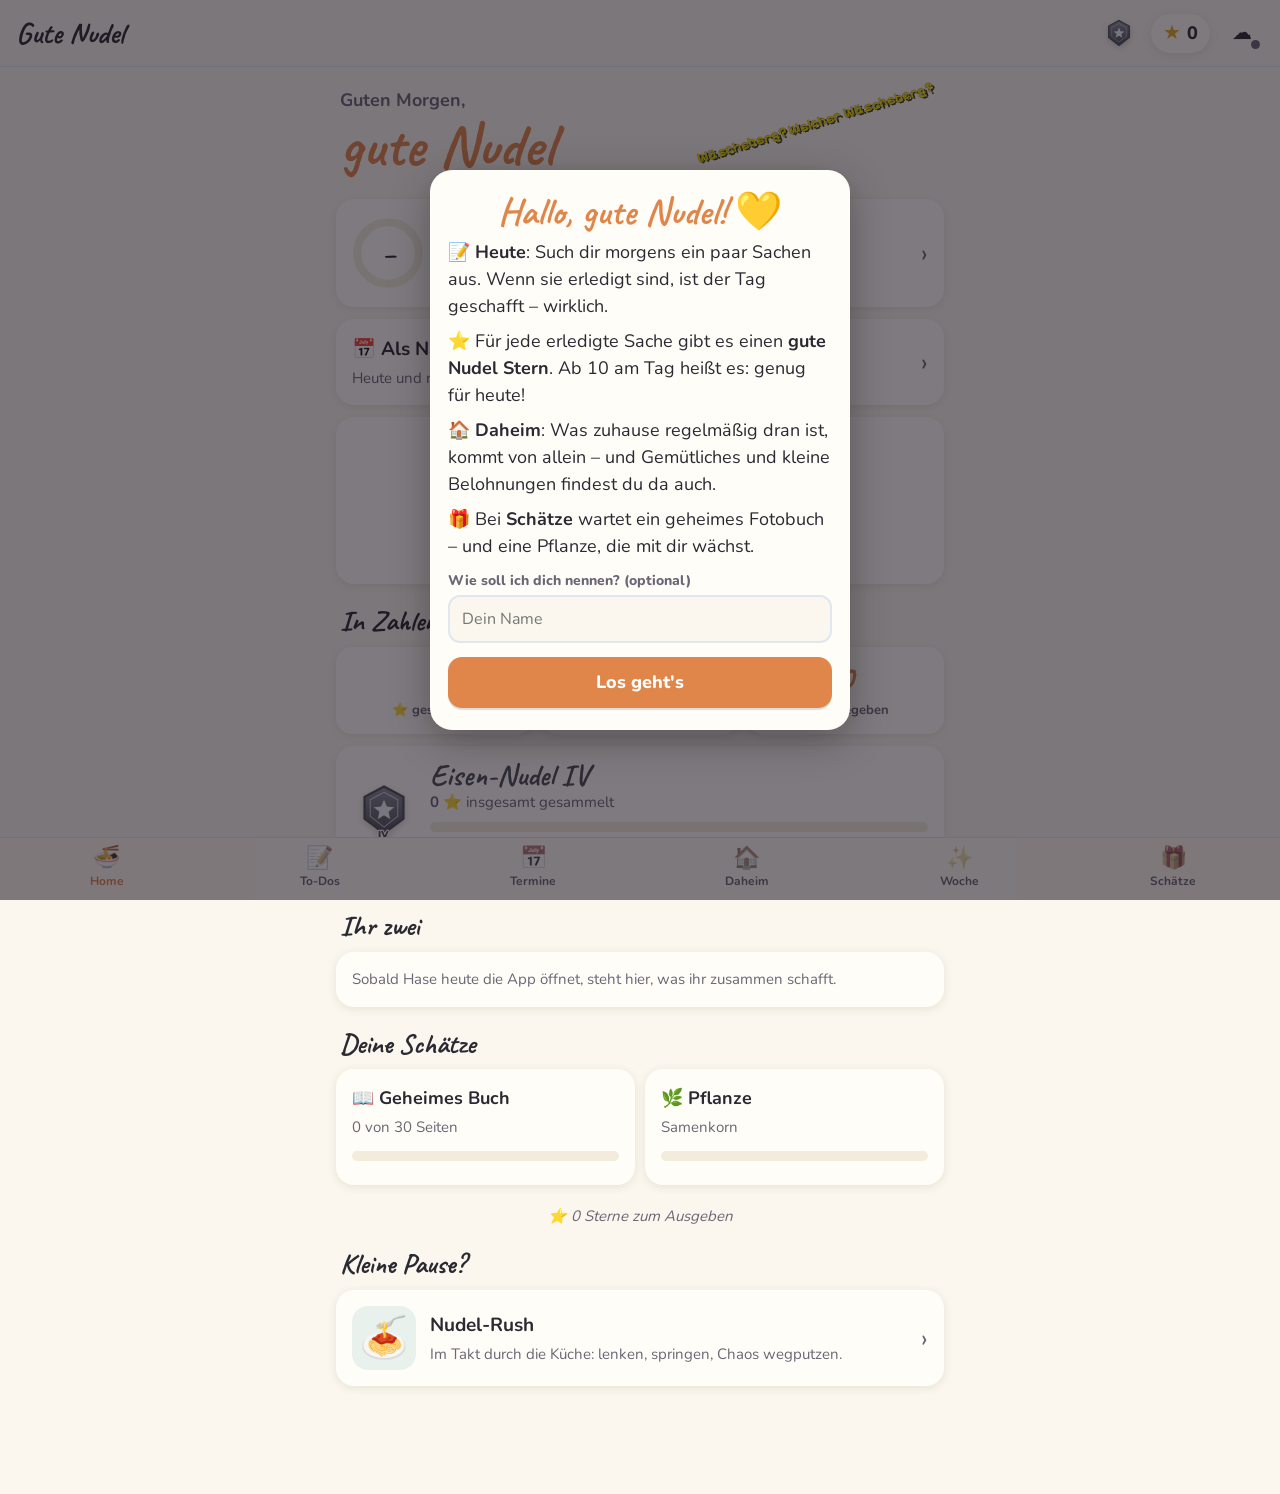
==== commit 685b8e20: "Schätze-Tab unten wieder da Co-Authored-By: Claude Opus 5.5 <noreply@anthropic.com>" ====
--- a/index.html
+++ b/index.html
@@ -27,6 +27,7 @@
   <button data-tab="termine"><span class="i">📅</span>Termine</button>
   <button data-tab="ruhe"><span class="i">🏠</span>Daheim</button>
   <button data-tab="woche"><span class="i">✨</span>Woche</button>
+  <button data-tab="schaetze"><span class="i">🎁</span>Schätze</button>
 </nav>
 <script type="module" src="app.js"></script>
 </body>
--- a/style.css
+++ b/style.css
@@ -61,7 +61,7 @@
 }
 nav#tabs button {
   flex: 1; border: 0; background: none; padding: 8px 2px 10px; display: flex; flex-direction: column;
-  align-items: center; gap: 2px; font-size: 13px; font-weight: 700; color: var(--ink2);
+  align-items: center; gap: 2px; font-size: 12px; font-weight: 700; color: var(--ink2); min-width: 0;
 }
 nav#tabs button .i { font-size: 22px; line-height: 1.1; filter: grayscale(.6); opacity: .8; }
 nav#tabs button.on { color: var(--accent); }
@@ -556,3 +556,81 @@
 .treas { display: grid; grid-template-columns: 1fr 1fr; gap: 10px; }
 .tr { flex-direction: column; align-items: stretch; gap: 4px; }
 .tr .bar { display: block; }
+
+.au-cartgl:disabled { opacity: 1; cursor: default; }
+.au-hint { font-size: 13px; color: var(--au-dim); margin: -6px 0 12px; }
+
+.tm-btns { display: grid; grid-template-columns: 1fr 1fr; gap: 8px; }
+.tm-btns .au-btn { padding: 14px 6px; }
+
+.card.early { display: flex; flex-direction: column; gap: 4px; text-align: center; border: 2px dashed var(--green); }
+.card.early b { font: 700 30px/1.1 Caveat, cursive; color: var(--green); }
+
+.nextrow { display: flex; align-items: center; gap: 10px; font-weight: 800; font-size: 15px; color: var(--ink2); }
+.nextdate { border: 2px solid var(--line); border-radius: 10px; background: var(--paper); padding: 6px 10px; font: 700 16px Nunito, sans-serif; color: var(--ink); }
+
+/* ---------- Nudel-Rush ---------- */
+.gamecard .gc-pic { font-size: 40px; width: 64px; height: 64px; display: grid; place-items: center; background: #e8f1ec; border-radius: 16px; flex: none; }
+.game { position: fixed; inset: 0; z-index: 80; background: #e8f1ec; touch-action: none; user-select: none; -webkit-user-select: none; overscroll-behavior: none; }
+.g-cv { position: absolute; inset: 0; width: 100%; height: 100%; display: block; }
+.g-hud { position: absolute; left: 0; right: 0; top: 0; display: grid; grid-template-columns: auto 1fr auto; align-items: center; gap: 12px; padding: calc(10px + env(safe-area-inset-top)) 14px 8px; pointer-events: none; }
+.g-count { display: flex; flex-direction: column; align-items: center; background: #fffdf8; border-radius: 16px; padding: 4px 12px 6px; box-shadow: 0 3px 10px rgba(60, 45, 20, .15); transition: transform .08s; min-width: 64px; }
+.g-n { font: 900 28px/1 Nunito, sans-serif; color: #2b2a33; font-variant-numeric: tabular-nums; }
+.g-lbl { font: 800 11px Nunito, sans-serif; color: #6b6676; letter-spacing: .04em; }
+.g-mid { display: flex; flex-direction: column; gap: 5px; min-width: 0; }
+.g-lvl { font: 700 26px/1 Caveat, cursive; color: #2b2a33; text-align: center; }
+.g-prog { position: relative; height: 9px; border-radius: 5px; background: rgba(43, 42, 51, .14); }
+.g-prog i { position: absolute; left: 0; top: 0; bottom: 0; width: 0; border-radius: 5px; background: #f6c945; }
+.g-prog b { position: absolute; right: -6px; top: -9px; font-size: 18px; }
+.g-btns { display: flex; gap: 6px; pointer-events: auto; }
+.g-ic { width: 42px; height: 42px; border: 0; border-radius: 12px; background: #fffdf8; box-shadow: 0 3px 10px rgba(60, 45, 20, .15); font: 900 15px Nunito, sans-serif; color: #2b2a33; }
+.g-banner { position: absolute; left: 50%; top: 28%; transform: translateX(-50%); font: 700 46px/1 Caveat, cursive; color: #2b2a33; background: #fffdf8; padding: 8px 22px 12px; border-radius: 18px; box-shadow: 0 8px 30px rgba(0, 0, 0, .18); white-space: nowrap; pointer-events: none; animation: g-ban 1.7s ease both; }
+.g-banner.warn { color: #fffdf8; background: #e0543f; }
+@keyframes g-ban { 0% { opacity: 0; transform: translate(-50%, 10px) scale(.8); } 15% { opacity: 1; transform: translate(-50%, 0) scale(1.05); } 25% { transform: translate(-50%, 0) scale(1); } 80% { opacity: 1; } 100% { opacity: 0; } }
+.g-ov { position: absolute; inset: 0; display: grid; place-items: center; padding: 16px; background: rgba(43, 42, 51, .38); }
+.g-ov[hidden] { display: none; }
+.g-card { background: #fffdf8; color: #2b2a33; border-radius: 24px; padding: 22px 20px 16px; width: 100%; max-width: 380px; text-align: center; box-shadow: 0 14px 40px rgba(0, 0, 0, .25); animation: pop .3s cubic-bezier(.2, 1.4, .4, 1); }
+.g-title { font: 700 58px/1 Caveat, cursive; color: #e0543f; }
+.g-title.sm { font-size: 42px; }
+.g-card p { margin: 8px 0; color: #6b6676; font-size: 16px; }
+.g-how { list-style: none; padding: 0; margin: 12px 0 4px; display: grid; gap: 7px; text-align: left; font-size: 16px; }
+.g-how li { display: grid; grid-template-columns: 30px 1fr; align-items: center; }
+.g-btn { width: 100%; border: 0; border-radius: 16px; background: #e0543f; color: #fffdf8; font: 900 21px Nunito, sans-serif; padding: 15px; margin-top: 12px; box-shadow: 0 5px 0 #a83a2a; }
+.g-btn:active { transform: translateY(4px); box-shadow: 0 1px 0 #a83a2a; }
+.g-link { border: 0; background: none; color: #6b6676; font: 800 16px Nunito, sans-serif; padding: 12px; margin-top: 2px; }
+.g-best { font: 700 24px Caveat, cursive; color: #4f9a5b !important; }
+.g-perks { display: grid; gap: 10px; margin-top: 10px; }
+.g-pk { display: grid; grid-template-columns: 46px 1fr; gap: 8px; align-items: center; text-align: left; border: 2px solid #d3e3da; background: #eef5f1; border-radius: 16px; padding: 10px 12px; color: #2b2a33; font: 800 17px Nunito, sans-serif; }
+.g-pk span:first-child { font-size: 32px; text-align: center; }
+.g-pk small { display: block; font: 600 14px Nunito, sans-serif; color: #6b6676; }
+.g-pk:active { transform: scale(.98); }
+.g-stats { display: grid; grid-template-columns: repeat(3, 1fr); gap: 8px; margin: 10px 0; }
+.g-stats div { background: #eef5f1; border-radius: 14px; padding: 10px 4px; }
+.g-stats b { display: block; font: 700 34px/1 Caveat, cursive; color: #e0543f; }
+.g-stats span { font: 800 12px Nunito, sans-serif; color: #6b6676; }
+.game button:focus-visible { outline: 3px solid #4f9a5b; outline-offset: 2px; }
+.g-buffs { display: flex; justify-content: center; gap: 6px; min-height: 20px; }
+.g-buffs span { background: #fffdf8; border-radius: 10px; padding: 1px 8px; font: 900 13px Nunito, sans-serif; color: #2b2a33; box-shadow: 0 2px 6px rgba(60, 45, 20, .15); }
+.g-banner { max-width: calc(100vw - 32px); white-space: normal; text-align: center; font-size: 34px; }
+
+/* Nudel-Rush Turbo */
+.g-card.wide { max-width: 420px; }
+.g-sub { font-weight: 800; color: #6b6676 !important; font-size: 15px !important; }
+.g-levels { display: grid; gap: 8px; margin: 12px 0 6px; }
+.g-lv { display: grid; grid-template-columns: 1fr auto; grid-template-areas: "n p" "s s" "b b"; gap: 2px 10px; text-align: left; border: 2px solid #d3e3da; background: #eef5f1; border-radius: 14px; padding: 10px 12px; color: #2b2a33; font-family: Nunito, sans-serif; }
+.g-lv:active { transform: scale(.98); }
+.g-lv.done { border-color: #5aa866; }
+.g-lv.endless { background: #2b2a33; color: #fffdf8; border-color: #2b2a33; }
+.g-lvn { grid-area: n; font-weight: 900; font-size: 18px; }
+.g-lvp { grid-area: p; font-weight: 900; font-size: 15px; font-variant-numeric: tabular-nums; align-self: center; }
+.g-lvs { grid-area: s; color: #e3a92b; font-size: 13px; letter-spacing: 1px; }
+.g-lvs i { color: #c9d3cd; font-style: normal; }
+.g-lv.endless .g-lvs { color: #c9c4d4; letter-spacing: 0; font-weight: 700; }
+.g-lvb { grid-area: b; height: 6px; border-radius: 3px; background: rgba(43, 42, 51, .12); position: relative; overflow: hidden; }
+.g-lvb i { position: absolute; left: 0; top: 0; bottom: 0; background: #5aa866; border-radius: 3px; }
+.g-lv.endless .g-lvb { display: none; }
+.g-practice { display: flex; gap: 8px; align-items: center; justify-content: center; font: 700 14px Nunito, sans-serif; color: #6b6676; margin-top: 8px; }
+.g-practice input { width: 20px; height: 20px; accent-color: #5bb6e8; }
+.g-pct { font: 900 20px/1 Nunito, sans-serif; color: #2b2a33; text-align: center; font-variant-numeric: tabular-nums; }
+.g-attempt { position: absolute; left: 0; right: 0; top: 34%; text-align: center; font: 700 52px/1 Caveat, cursive; color: rgba(43, 42, 51, .75); pointer-events: none; animation: g-att 1.6s ease both; }
+@keyframes g-att { 0% { opacity: 0; transform: scale(.9); } 15% { opacity: 1; transform: scale(1); } 70% { opacity: 1; } 100% { opacity: 0; } }
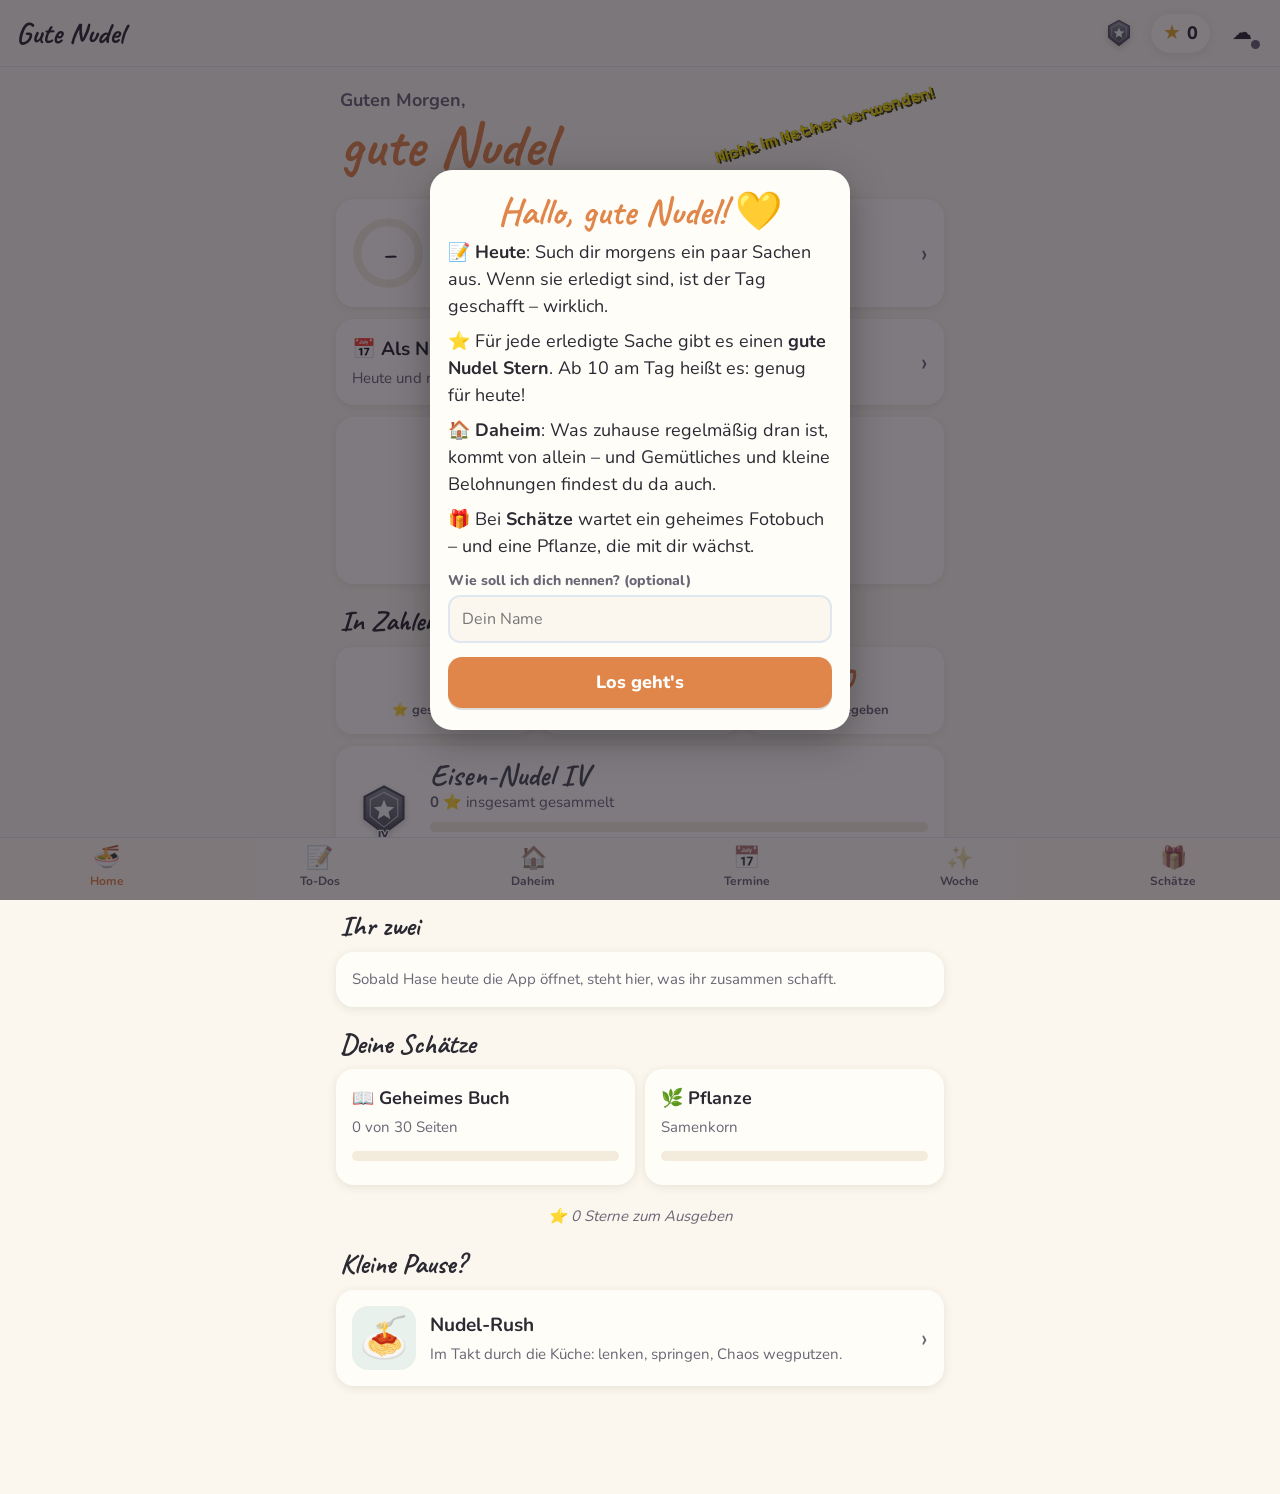
==== commit f365d1a3: "Sync: Gelöschtes/Abgehaktes bleibt weg (Drei-Wege-Merge mit letztem gemeinsamen Stand), Nestpflege-A" ====
--- a/index.html
+++ b/index.html
@@ -24,8 +24,8 @@
 <nav id="tabs">
   <button data-tab="home" class="on"><span class="i">🍜</span>Home</button>
   <button data-tab="heute"><span class="i">📝</span>To-Dos</button>
+  <button data-tab="ruhe"><span class="i">🏠</span>Daheim</button>
   <button data-tab="termine"><span class="i">📅</span>Termine</button>
-  <button data-tab="ruhe"><span class="i">🏠</span>Daheim</button>
   <button data-tab="woche"><span class="i">✨</span>Woche</button>
   <button data-tab="schaetze"><span class="i">🎁</span>Schätze</button>
 </nav>
--- a/style.css
+++ b/style.css
@@ -550,6 +550,8 @@
 .team-n { text-align: center; }
 .team-n b { display: block; font: 700 60px/1 Caveat, cursive; color: var(--green); }
 .team-n span { font-weight: 800; color: var(--ink2); }
+.team-rank { display: flex; align-items: center; gap: 10px; margin: 10px 0 2px; font-weight: 700; }
+.team-rank b { font: 700 24px Caveat, cursive; }
 .team-split { display: flex; justify-content: center; gap: 22px; margin: 6px 0 4px; font-weight: 700; }
 .team-split b { font: 700 26px Caveat, cursive; color: var(--accent); margin-left: 4px; }
 .team-l { margin: 8px 0 0; font-size: 16px; }
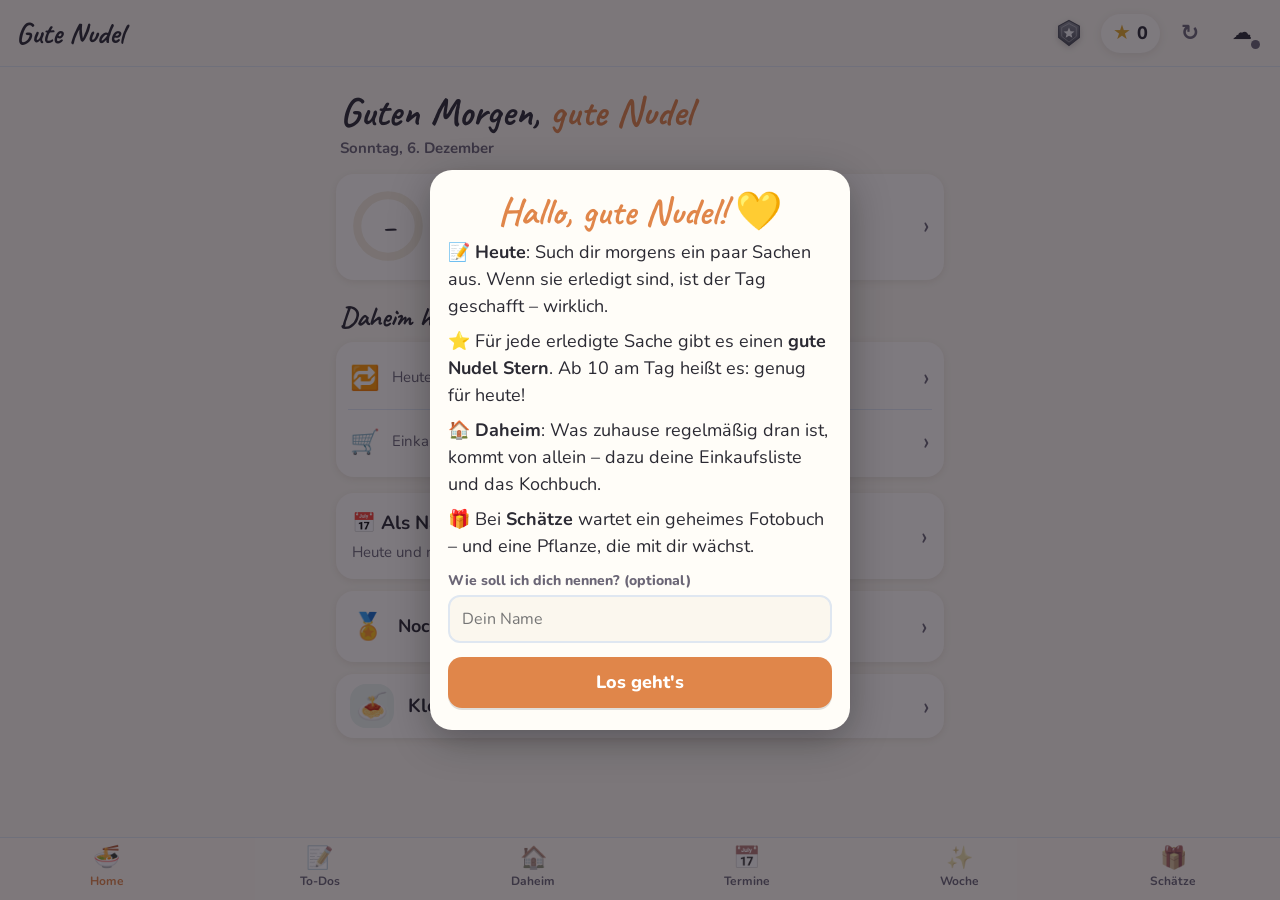
==== commit a0941370: "↻ Aktualisieren-Knopf (schickt Hängendes hoch, holt alles Neue + neue Version); Vorrat-/Alles-da-Kac" ====
--- a/index.html
+++ b/index.html
@@ -18,6 +18,7 @@
   <h1>Gute Nudel</h1>
   <button id="rankbtn" aria-label="Dein Rang"></button>
   <button id="stars" aria-label="Gute Nudel Sterne"><span class="s">★</span><span id="starsn">0</span></button>
+  <button id="refresh" aria-label="Aktualisieren">↻</button>
   <button id="cloud" aria-label="Einstellungen und Sicherung">☁</button>
 </header>
 <main id="main"></main>
--- a/style.css
+++ b/style.css
@@ -36,7 +36,7 @@
 
 /* ---------- frame ---------- */
 #top {
-  position: sticky; top: 0; z-index: 20; display: flex; align-items: center; gap: 10px;
+  position: relative; z-index: 20; display: flex; align-items: center; gap: 10px;
   padding: calc(10px + env(safe-area-inset-top)) 16px 10px; background: var(--paper);
   border-bottom: 1px solid var(--line);
 }
@@ -48,6 +48,10 @@
 }
 #stars .s { color: var(--gold); font-size: 20px; line-height: 1; }
 #cloud { border: 0; background: none; padding: 6px; min-width: 44px; min-height: 44px; font-size: 20px; line-height: 1; position: relative; }
+#refresh { border: 0; background: none; padding: 6px; min-width: 40px; min-height: 44px; font-size: 22px; font-weight: 800; line-height: 1; color: var(--ink2); }
+#refresh.spin { animation: rf-spin .8s linear infinite; }
+@keyframes rf-spin { to { transform: rotate(360deg); } }
+.ccats { scroll-margin-top: calc(var(--top-h, 64px) + 60px); }
 #cloud::after { content: ''; position: absolute; right: 4px; bottom: 6px; width: 9px; height: 9px; border-radius: 50%; background: var(--ink2); }
 #cloud.ok::after { background: var(--green); }
 #cloud.wait::after { background: var(--gold); }
@@ -256,7 +260,7 @@
 .warn { background: #fff3d6; color: #6b4a00; border-radius: 12px; padding: 10px 12px; font-weight: 700; font-size: 15px; margin: 8px 0; }
 
 /* ---------- Quests sub-tabs, chores ---------- */
-.qtabs { position: sticky; top: var(--top-h, 64px); z-index: 5; background: var(--paper); padding: 6px 16px 8px; margin: -12px -16px 4px; box-shadow: 0 6px 8px -6px rgba(0, 0, 0, .12); display: grid; grid-template-columns: repeat(3, 1fr); gap: 6px; }
+.qtabs { position: sticky; top: 0; z-index: 5; background: var(--paper); padding: max(6px, env(safe-area-inset-top)) 16px 8px; margin: -12px -16px 4px; box-shadow: 0 6px 8px -6px rgba(0, 0, 0, .12); display: grid; grid-template-columns: repeat(3, 1fr); gap: 6px; }
 .qtabs .chip { padding: 8px 2px; font-size: 14px; min-width: 0; white-space: nowrap; overflow: hidden; text-overflow: ellipsis; }
 .list-plain.chores li { align-items: flex-start; padding: 10px 0; }
 .list-plain.chores li > span { line-height: 1.35; }
@@ -636,3 +640,49 @@
 .g-pct { font: 900 20px/1 Nunito, sans-serif; color: #2b2a33; text-align: center; font-variant-numeric: tabular-nums; }
 .g-attempt { position: absolute; left: 0; right: 0; top: 34%; text-align: center; font: 700 52px/1 Caveat, cursive; color: rgba(43, 42, 51, .75); pointer-events: none; animation: g-att 1.6s ease both; }
 @keyframes g-att { 0% { opacity: 0; transform: scale(.9); } 15% { opacity: 1; transform: scale(1); } 70% { opacity: 1; } 100% { opacity: 0; } }
+.ce-icons .chip{font-size:20px;padding:4px 8px;min-width:40px}
+/* recipes: photos */
+.recphoto { display: block; width: 100%; max-height: 60vh; object-fit: contain; border-radius: 14px; margin: 0 0 12px; background: var(--paper2); }
+.rshots { display: grid; grid-template-columns: repeat(3, 1fr); gap: 8px; margin: 10px 0; }
+.rshot { position: relative; } .rshot img { width: 100%; aspect-ratio: 3 / 4; object-fit: cover; border-radius: 10px; display: block; }
+.rshot .mini-btn { position: absolute; top: 4px; right: 4px; background: var(--card); }
+label.btn { display: inline-flex; align-items: center; justify-content: center; }
+/* Home v2 (2026-10-08) */
+.hello2 { padding: 10px 4px 14px; }
+.hello2 .hg { font: 700 clamp(30px, 9vw, 40px)/1.15 Caveat, cursive; color: var(--ink); }
+.hello2 .hg b { color: var(--accent); }
+.hello2 .hd { color: var(--ink2); font-weight: 700; font-size: 15px; margin-top: 2px; }
+.today2 { padding: 10px 12px 8px; }
+.today2 .today-card { background: none; box-shadow: none; padding: 4px 2px 8px; margin: 0; position: relative; }
+.today2 .ring-n { left: 2px; }
+.home-item { margin: 0; border-top: 1px solid var(--line); border-radius: 0; box-shadow: none; background: none; padding: 8px 2px; }
+.more-link { display: block; width: 100%; border: 0; background: none; color: var(--ink2); font: inherit; font-weight: 700; font-size: 15px; text-align: left; padding: 8px 2px 4px; border-top: 1px solid var(--line); }
+.home-rows { padding: 4px 12px; }
+.hrow { display: flex; align-items: center; gap: 12px; width: 100%; border: 0; background: none; color: inherit; font: inherit; text-align: left; padding: 12px 2px; border-top: 1px solid var(--line); }
+.hrow:first-child { border-top: 0; }
+.hr-ic { font-size: 24px; width: 30px; text-align: center; flex: none; }
+.hr-t { flex: 1; min-width: 0; font-size: 16px; line-height: 1.35; }
+.homeline .hl-ic { font-size: 26px; flex: none; }
+.homeline .hc-txt { font-weight: 700; }
+.team2 { padding: 14px 16px; }
+.t2-n { display: flex; align-items: baseline; gap: 10px; }
+.t2-n b { font: 700 44px/1 Caveat, cursive; color: var(--green); }
+.t2-n span { font-weight: 800; color: var(--ink2); }
+.gamecard.small { padding: 10px 14px; }
+.gamecard.small .gc-pic { width: 44px; height: 44px; font-size: 26px; }
+/* only one dish left that was shopped for → the angry shopping banner (Creepster, OFL, fonts/creepster.woff2) */
+@font-face { font-family: 'Creepster'; src: url(fonts/creepster.woff2) format('woff2'); font-display: swap; }
+.last-dish { display: block; width: 100%; margin: 4px 0 14px; padding: 16px 14px 18px; border: 2px solid #5c0010; border-radius: 18px; cursor: pointer; text-align: center;
+  background: radial-gradient(ellipse at 50% 0%, #3a0710 0%, #14070a 70%); box-shadow: 0 6px 18px rgba(90, 0, 16, .35), inset 0 0 22px rgba(0, 0, 0, .7); }
+.last-dish .ld-t { font: 400 clamp(26px, 8.4vw, 36px)/1.05 Creepster, 'Caveat', cursive; letter-spacing: .02em; color: #e0142f;
+  text-shadow: 0 2px 0 #4a000c, 0 0 12px rgba(224, 20, 47, .55); display: inline; }
+.last-dish .ld-e { font-size: 30px; display: inline-block; animation: ld-shake 2.6s ease-in-out infinite; }
+.last-dish:active { transform: scale(.98); }
+@keyframes ld-shake { 0%, 82%, 100% { transform: none; } 85% { transform: rotate(-14deg) scale(1.15); } 89% { transform: rotate(12deg) scale(1.15); } 93% { transform: rotate(-8deg); } }
+@media (prefers-reduced-motion: reduce) { .last-dish .ld-e { animation: none; } }
+/* 🧊 Vorrat */
+.alldone { margin-top: 12px; font-size: 18px; padding: 14px; }
+.vorrat { margin-top: 18px; padding-top: 6px; border-top: 2px dashed var(--line); }
+.vrcard .hl-ic { font-size: 28px; flex: none; }
+.dacard .hl-ic { font-size: 28px; flex: none; }
+.recipe-row .miss { font-size: 14px; color: var(--accent); font-weight: 700; }
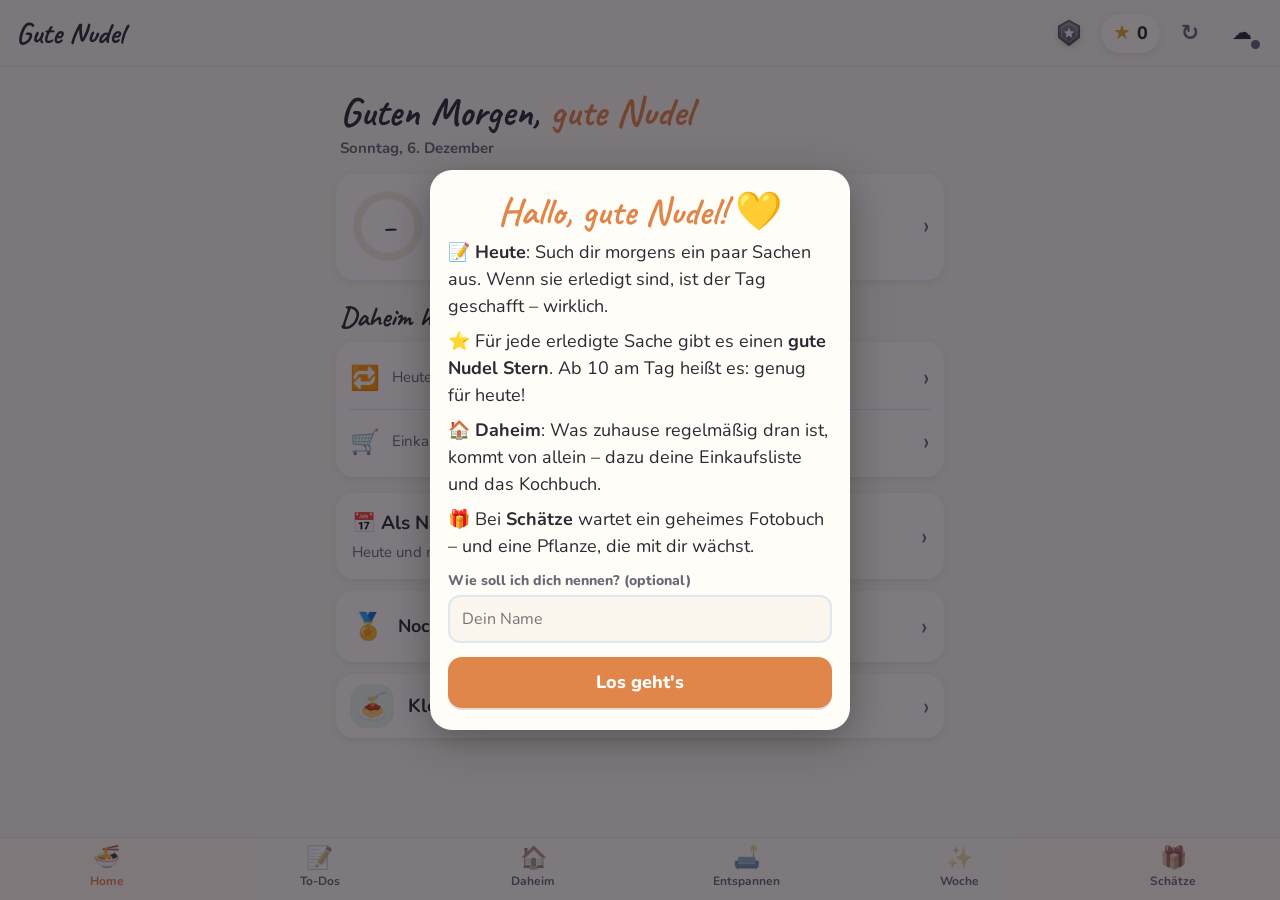
==== commit 4005cc6e: "Entspannen as its own tab (time + energy → one ritual, own rituals, ratings, 105 ideas, Home card af" ====
--- a/index.html
+++ b/index.html
@@ -26,7 +26,7 @@
   <button data-tab="home" class="on"><span class="i">🍜</span>Home</button>
   <button data-tab="heute"><span class="i">📝</span>To-Dos</button>
   <button data-tab="ruhe"><span class="i">🏠</span>Daheim</button>
-  <button data-tab="termine"><span class="i">📅</span>Termine</button>
+  <button data-tab="relax"><span class="i">🛋️</span>Entspannen</button>
   <button data-tab="woche"><span class="i">✨</span>Woche</button>
   <button data-tab="schaetze"><span class="i">🎁</span>Schätze</button>
 </nav>
--- a/style.css
+++ b/style.css
@@ -6,6 +6,7 @@
   --ink: #2b2a33; --ink2: #6b6676; --blue: #2f5aa8; --accent: #e0864a; --accent2: #f6d6bd;
   --green: #4f9a5b; --gold: #e3a92b; --card: #fffdf8; --shadow: 0 2px 10px rgba(60, 45, 20, .10);
   --danger: #c0533f; --nav: #fffaf1;
+  --rest: #7b62b8; --rest2: #ece6f8;
   color-scheme: light;
 }
 @media (prefers-color-scheme: dark) {
@@ -13,14 +14,14 @@
     --paper: #24222a; --paper2: #2c2a33; --line: #33384a; --margin: #6e3e3a;
     --ink: #f1ece2; --ink2: #b4adbd; --blue: #9dbcf5; --accent: #f0a06a; --accent2: #4a3528;
     --green: #7cc488; --gold: #f2c25a; --card: #2e2c35; --shadow: 0 2px 10px rgba(0, 0, 0, .35);
-    --danger: #ef8a76; --nav: #1f1d24; color-scheme: dark;
+    --danger: #ef8a76; --nav: #1f1d24; --rest: #b7a3ec; --rest2: #352f45; color-scheme: dark;
   }
 }
 :root[data-theme="dark"] {
   --paper: #24222a; --paper2: #2c2a33; --line: #33384a; --margin: #6e3e3a;
   --ink: #f1ece2; --ink2: #b4adbd; --blue: #9dbcf5; --accent: #f0a06a; --accent2: #4a3528;
   --green: #7cc488; --gold: #f2c25a; --card: #2e2c35; --shadow: 0 2px 10px rgba(0, 0, 0, .35);
-  --danger: #ef8a76; --nav: #1f1d24; color-scheme: dark;
+  --danger: #ef8a76; --nav: #1f1d24; --rest: #b7a3ec; --rest2: #352f45; color-scheme: dark;
 }
 
 * { box-sizing: border-box; -webkit-tap-highlight-color: transparent; }
@@ -686,3 +687,53 @@
 .vrcard .hl-ic { font-size: 28px; flex: none; }
 .dacard .hl-ic { font-size: 28px; flex: none; }
 .recipe-row .miss { font-size: 14px; color: var(--accent); font-weight: 700; }
+.qty { font-weight: 800; color: var(--ink2); white-space: nowrap; margin-left: 6px; }
+.vorrat .pick { text-align: left; }
+.vask { border-top: 1px solid var(--line); padding-top: 4px; }
+
+/* ---------- 🛋️ Entspannen (2026-10-08) ---------- */
+.relax-hero { margin: 6px 4px 14px; }
+.relax-hero .rh-k { font: 700 22px/1 Caveat, cursive; color: var(--rest); }
+.relax-hero h2 { font: 700 40px/1.05 Caveat, cursive; margin: 2px 0 6px; }
+.relax-hero p { margin: 0; color: var(--ink2); }
+.rx-step h3, .rx-pick h3 { text-align: center; }
+.rx-tiles { display: grid; grid-template-columns: repeat(3, 1fr); gap: 10px; margin-top: 10px; }
+.rx-tiles.small { grid-template-columns: 1fr 1fr; }
+.rx-tile { border: 2px solid var(--rest2); background: var(--rest2); color: var(--ink); border-radius: 16px; padding: 14px 6px; display: grid; justify-items: center; gap: 2px; font: inherit; cursor: pointer; }
+.rx-tile:active { transform: scale(.97); border-color: var(--rest); }
+.rx-tile .rt-i { font-size: 34px; line-height: 1.1; }
+.rx-tile b { font-size: 16px; }
+.rx-tile small { font-size: 12.5px; color: var(--ink2); }
+.rx-back { border: 0; background: none; color: var(--rest); font: 800 15px Nunito, sans-serif; padding: 0 0 6px; cursor: pointer; }
+.rx-pick, .rx-active { text-align: center; border-top: 5px solid var(--rest); }
+.rx-icon { font-size: 64px; line-height: 1.1; margin-top: 4px; }
+.rx-title { font: 700 32px/1.1 Caveat, cursive !important; margin: 6px 0 8px !important; }
+.rx-title small { font: 700 18px Nunito, sans-serif; color: var(--ink2); }
+.rx-text { color: var(--ink2); }
+.rx-prev { text-align: left; margin: 8px auto; padding-left: 1.4em; max-width: 30em; color: var(--ink); }
+.rx-prev li { margin: 2px 0; }
+.rx-tags { display: flex; flex-wrap: wrap; gap: 6px; justify-content: center; margin: 6px 0; }
+.rx-pick .btn.wide, .rx-active .btn.wide { margin-top: 8px; }
+.rx-active .steps { text-align: left; }
+.rx-own li { align-items: center; }
+.rx-own li > span:first-child { display: grid; }
+.rx-own small { color: var(--ink2); font-size: 13px; }
+.rx-own-b { display: flex; gap: 4px; flex: none; }
+.mini-btn.warn { background: var(--danger); color: #fff; }
+.rx-all summary { cursor: pointer; font-weight: 800; color: var(--rest); }
+.rx-all h4 { margin: 14px 0 6px; }
+.rx-all h4 small { color: var(--ink2); font-weight: 600; }
+.rx-chips { display: flex; flex-wrap: wrap; gap: 6px; }
+.rx-chips .chip { font-size: 14px; }
+.rx-icons { display: flex; flex-wrap: wrap; gap: 6px; margin-top: 4px; }
+.rx-icons .chip { font-size: 20px; padding: 4px 8px; }
+.rx-rate { display: grid; grid-template-columns: repeat(3, 1fr); gap: 8px; margin: 10px 0; }
+.rx-rate .btn { display: grid; justify-items: center; gap: 2px; padding: 10px 4px; font-size: 14px; }
+.rx-rate .btn span { font-size: 30px; }
+.relax-home { border-left: 5px solid var(--rest); display: grid; gap: 2px; }
+.relax-home b { font-size: 17px; }
+#ov textarea { width: 100%; font: inherit; border: 2px solid var(--line); border-radius: 12px; padding: 8px 10px; background: var(--card); color: var(--ink); }
+/* Daheim with 4 sub-tabs: icon above the label so all four fit on a phone */
+.qtabs.four { display: grid; grid-template-columns: repeat(4, 1fr); }
+.qtabs.four .chip { display: grid; justify-items: center; padding: 5px 2px; font-size: 12px; line-height: 1.2; }
+.qtabs.four .chip .qi { font-size: 19px; }
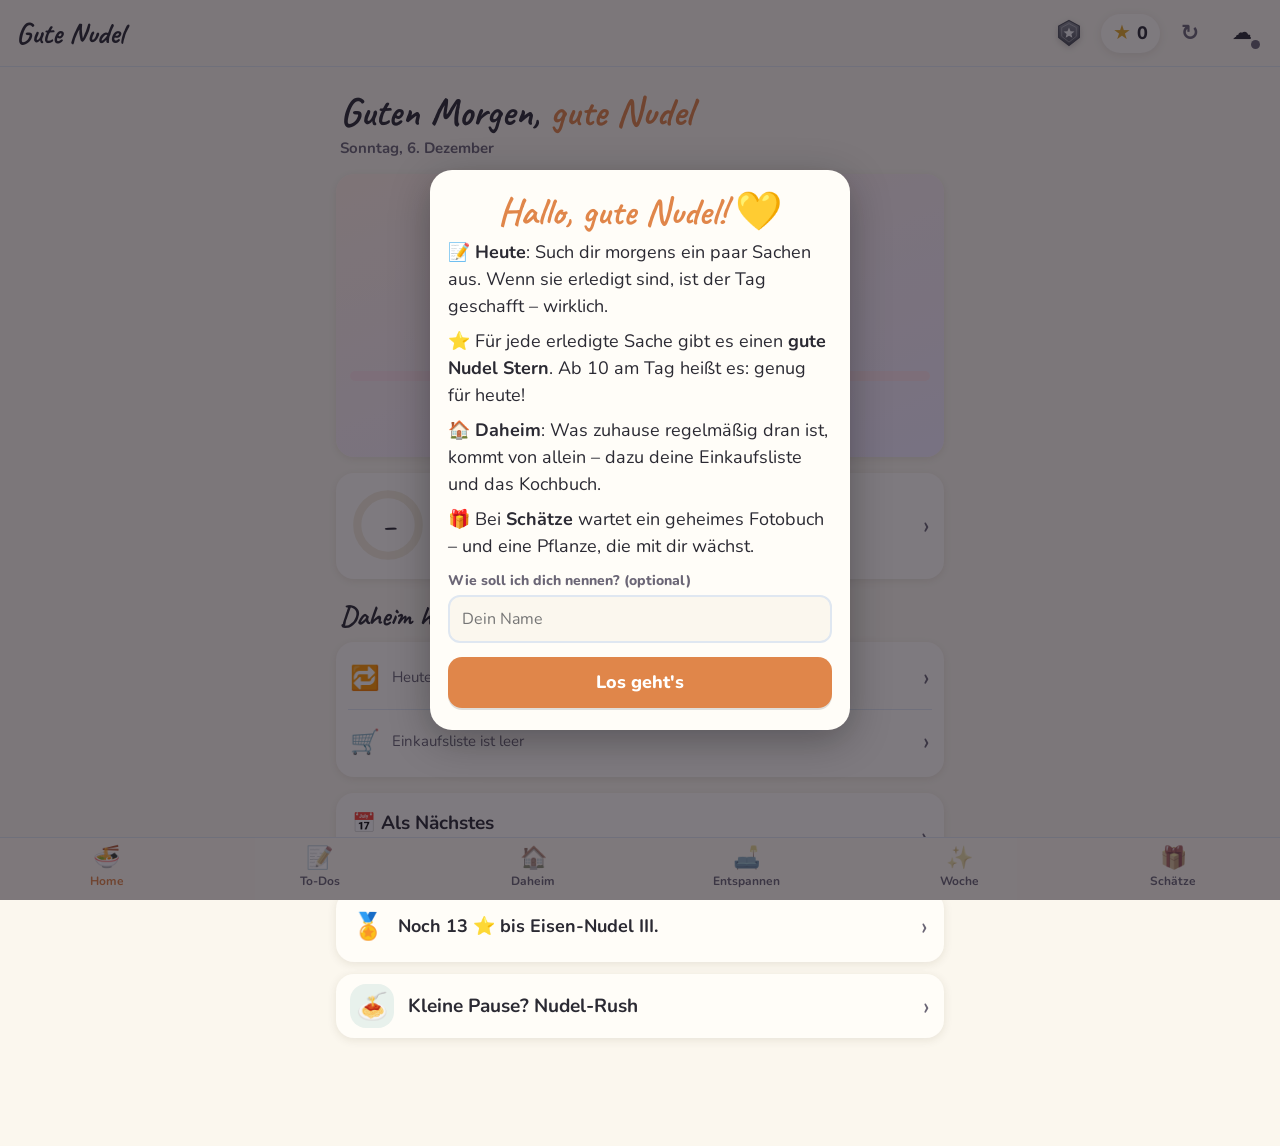
==== commit 7415df6b: "Android system bar follows dark mode (theme-color + manifest dark colours) Co-Authored-By: Claude Op" ====
--- a/index.html
+++ b/index.html
@@ -4,8 +4,9 @@
 <meta charset="utf-8">
 <meta name="viewport" content="width=device-width, initial-scale=1, viewport-fit=cover">
 <title>Gute Nudel</title>
-<meta name="theme-color" content="#fbf7ee" media="(prefers-color-scheme: light)">
-<meta name="theme-color" content="#24222a" media="(prefers-color-scheme: dark)">
+<meta name="theme-color" content="#fffaf1">
+<script>/* Android paints its system bars from this colour → always the colour of the tab bar, following dark mode live */
+(() => { const m = document.querySelector('meta[name="theme-color"]'), q = matchMedia('(prefers-color-scheme: dark)'), f = () => { const t = document.documentElement.dataset.theme; m.content = (t ? t === 'dark' : q.matches) ? '#1f1d24' : '#fffaf1'; }; f(); q.addEventListener('change', f); })();</script>
 <link rel="manifest" href="manifest.json">
 <link rel="icon" href="icons/icon-192.png">
 <link rel="apple-touch-icon" href="icons/icon-192.png">
--- a/style.css
+++ b/style.css
@@ -1,4 +1,9 @@
 @font-face { font-family: 'Caveat'; src: url(fonts/caveat.woff2) format('woff2'); font-weight: 400 700; font-display: swap; }
+@font-face { font-family: 'Dancing Script'; src: url(fonts/dancing.woff2) format('woff2'); font-weight: 400 700; font-display: swap; }
+@font-face { font-family: 'Fraktur'; src: url(fonts/fraktur.woff2) format('woff2'); font-display: swap; }
+@font-face { font-family: 'Patrick Hand'; src: url(fonts/patrick.woff2) format('woff2'); font-display: swap; }
+@font-face { font-family: 'Fell'; src: url(fonts/fell.woff2) format('woff2'); font-display: swap; }
+@font-face { font-family: 'Fell'; src: url(fonts/fell-i.woff2) format('woff2'); font-style: italic; font-display: swap; }
 @font-face { font-family: 'Nunito'; src: url(fonts/nunito.woff2) format('woff2'); font-weight: 200 1000; font-display: swap; }
 
 :root {
@@ -351,7 +356,14 @@
 .steps-ol { padding-left: 22px; margin: 6px 0 14px; }
 .steps-ol li { margin: 8px 0; line-height: 1.45; }
 .cookmode { background: var(--card); border-radius: 18px; box-shadow: var(--shadow); padding: 20px 16px; min-height: 60vh; display: flex; flex-direction: column; }
-.cookmode .cstep { font-size: 26px; line-height: 1.4; font-weight: 700; flex: 1; margin: 20px 0; }
+.cookmode .cstep { font-size: 26px; line-height: 1.4; font-weight: 700; margin: 20px 0 12px; }
+.cookmode .cing { list-style: none; margin: 0 0 12px; padding: 12px 14px; background: var(--paper2); border-radius: 12px; font-size: 19px; line-height: 1.5; }
+.cookmode .cing b { display: inline-block; min-width: 3.6em; margin-right: 6px; }
+.cookmode .cing-all { margin-bottom: 10px; }
+.cookmode .cing-list { font-size: 17px; }
+.trip-title { font-weight: 800; font-size: 15px; color: var(--ink2); text-transform: uppercase; letter-spacing: .04em; margin: 26px 4px -8px; }
+.preglater { display: inline-block; margin-top: 4px; font-size: 13px; font-weight: 700; color: var(--rest); }
+.dochstamp { display: inline-block; margin-top: 4px; padding: 1px 8px; border: 2px solid var(--green); color: var(--green); border-radius: 6px; font-weight: 800; font-size: 13px; transform: rotate(-3deg); }
 
 /* ---------- handing tasks to the partner ---------- */
 .txt .tag, .pick .tag, .inc-t .tag, .list-plain .tag { display: inline-block; margin-left: 8px; font-size: 12px; font-weight: 800; color: var(--accent); vertical-align: middle; }
@@ -737,3 +749,87 @@
 .qtabs.four { display: grid; grid-template-columns: repeat(4, 1fr); }
 .qtabs.four .chip { display: grid; justify-items: center; padding: 5px 2px; font-size: 12px; line-height: 1.2; }
 .qtabs.four .chip .qi { font-size: 19px; }
+.qtabs.five { grid-template-columns: repeat(5, 1fr); gap: 4px; } .qtabs.five .chip { font-size: 11.5px; white-space: normal; hyphens: manual; padding: 5px 1px; }
+
+/* ---------- 🍼 Babyerstausstattung event: soft night sky, warm pastels ---------- */
+:root { --bb1: #fff0e6; --bb2: #f1eaff; --bbink: #5b4552; --bbrose: #e57f97; --bbrose2: #fde3ea; --bbmoon: #f2c25a; --bbcloud: #ffffff; --bbline: #f0dcd6; --bbtile: rgba(255, 255, 255, .72); }
+@media (prefers-color-scheme: dark) {
+  :root:not([data-theme="light"]) { --bb1: #3a2a31; --bb2: #2b2740; --bbink: #f6e6ea; --bbrose: #f2a0b3; --bbrose2: #4a2f3a; --bbmoon: #f2cb6a; --bbcloud: #4a3d4a; --bbline: #4a3a44; --bbtile: rgba(255, 255, 255, .08); }
+}
+:root[data-theme="dark"] { --bb1: #3a2a31; --bb2: #2b2740; --bbink: #f6e6ea; --bbrose: #f2a0b3; --bbrose2: #4a2f3a; --bbmoon: #f2cb6a; --bbcloud: #4a3d4a; --bbline: #4a3a44; --bbtile: rgba(255, 255, 255, .08); }
+.babycard { display: grid; justify-items: center; text-align: center; width: 100%; border: 0; color: var(--bbink); font: inherit;
+  background: linear-gradient(160deg, var(--bb1), var(--bb2)); padding: 14px 14px 16px; position: relative; overflow: hidden; }
+.babycard .bsky { width: 150px; height: auto; margin-bottom: -2px; }
+.babycard.hero .bsky { width: 190px; }
+.bsky .bm { fill: var(--bbmoon); }
+.bsky .bs { fill: var(--bbrose); transform-box: fill-box; transform-origin: center; animation: btw 3.2s ease-in-out infinite; }
+.bsky .bs.s2 { fill: #8fb3e6; animation-delay: -1.1s; } .bsky .bs.s3 { animation-delay: -2.2s; }
+.bsky .bc { fill: var(--bbcloud); stroke: var(--bbline); stroke-width: 2; }
+.bsky .bz { fill: none; stroke: var(--bbink); stroke-width: 2; stroke-linecap: round; opacity: .55; }
+@keyframes btw { 0%, 100% { opacity: 1; transform: scale(1); } 50% { opacity: .45; transform: scale(.8); } }
+.bc-eye { display: block; font: 700 22px/1.1 Caveat, cursive; color: var(--bbrose); }
+.bc-t { display: block; font: 700 34px/1.15 'Dancing Script', 'Caveat', cursive; color: var(--bbrose); margin: 0 0 8px; }
+.babycard.hero .bc-t { font-size: 38px; }
+.bcd { display: flex; gap: 8px; justify-content: center; width: 100%; }
+.bcd-u { display: grid; justify-items: center; min-width: 64px; padding: 8px 6px 6px; border-radius: 16px; background: var(--bbtile); box-shadow: 0 1px 0 var(--bbline); }
+.bcd-u b { font-size: 26px; font-weight: 900; line-height: 1.05; font-variant-numeric: tabular-nums; }
+.bcd-u small { font-size: 12px; font-weight: 700; opacity: .75; }
+.bcd-u.u-d b { color: var(--bbrose); }
+.bcd.big .bcd-u { min-width: 72px; } .bcd.big .bcd-u b { font-size: 32px; }
+.bcd-u.u-s { animation: bbreathe 2s ease-in-out infinite; }
+@keyframes bbreathe { 0%, 100% { transform: scale(1); } 50% { transform: scale(1.04); } }
+.bc-until { display: block; font: 700 20px/1.2 Caveat, cursive; margin-top: 6px; opacity: .8; }
+.bbar { display: block; width: 100%; height: 10px; border-radius: 99px; background: var(--bbrose2); overflow: hidden; margin: 14px 0 6px; }
+.bbar i { display: block; height: 100%; border-radius: 99px; background: linear-gradient(90deg, #f0b08a, var(--bbrose)); transition: width .4s ease; }
+.bc-n { display: block; font-size: 15px; } .bc-n b { color: var(--bbrose); font-size: 17px; }
+.bc-go { display: block; margin-top: 6px; font-weight: 800; font-size: 15px; color: var(--bbrose); }
+.bc-info { display: block; margin-top: 8px; font-size: 14px; opacity: .8; }
+.bgroup { padding: 14px 10px 8px; }
+.bgroup { --tn: var(--bbrose); --tn2: var(--bbrose2); }
+.bgroup.t-ikea { --tn: #2f6db5; --tn2: #fff3b0; } .bgroup.t-sky { --tn: #5f8fd0; --tn2: #e4effc; } .bgroup.t-lilac { --tn: #9b80cf; --tn2: #efe8fb; }
+.bgroup.t-mint { --tn: #4f9f80; --tn2: #e2f4ec; } .bgroup.t-peach { --tn: #e0864a; --tn2: #ffe9dc; } .bgroup.t-butter { --tn: #c99a1e; --tn2: #fff3cf; }
+@media (prefers-color-scheme: dark) { :root:not([data-theme="light"]) .bgroup { --tn2: rgba(255, 255, 255, .08); } :root:not([data-theme="light"]) .bgroup.t-ikea { --tn: #7fb0ec; } }
+:root[data-theme="dark"] .bgroup { --tn2: rgba(255, 255, 255, .08); } :root[data-theme="dark"] .bgroup.t-ikea { --tn: #7fb0ec; }
+.bg-head { display: flex; align-items: center; gap: 12px; padding: 0 4px 6px; }
+.bg-ic { width: 44px; height: 44px; flex: none; border-radius: 50%; background: var(--tn2); display: grid; place-items: center; font-size: 22px; }
+.bg-tt { flex: 1; min-width: 0; display: grid; } .bg-tt b { font-size: 18px; line-height: 1.2; } .bg-tt .muted { font-size: 14px; }
+.bg-n { font-weight: 800; font-size: 14px; color: var(--tn); background: var(--tn2); border-radius: 99px; padding: 2px 10px; font-variant-numeric: tabular-nums; }
+.bg-n.full { font-size: 16px; }
+.bitem { display: flex; flex-wrap: wrap; align-items: center; gap: 4px 10px; padding: 6px 4px; border-top: 1px dashed var(--line); }
+.bchk { width: 30px; height: 30px; flex: none; border-radius: 50%; border: 2.5px solid var(--tn); background: transparent; padding: 0; transition: transform .15s, background-color .15s; }
+.bitem.done .bchk { background: var(--tn) url("data:image/svg+xml,%3Csvg xmlns='http://www.w3.org/2000/svg' viewBox='0 0 20 20'%3E%3Cpath d='M5 10.5l3.2 3.2L15 7' fill='none' stroke='%23fff' stroke-width='2.4' stroke-linecap='round' stroke-linejoin='round'/%3E%3C/svg%3E") center / 20px no-repeat; transform: scale(1.04); }
+.btxt { flex: 1; min-width: 0; display: flex; align-items: center; gap: 8px; text-align: left; background: none; border: 0; padding: 8px 0; font-weight: 700; color: inherit; }
+.btxt:disabled { cursor: default; opacity: 1; }
+.btxt > span:first-child { flex: 1; }
+.bitem.done .btxt > span:first-child { text-decoration: line-through; text-decoration-thickness: 2px; color: var(--ink2); }
+.bmore { color: var(--ink2); font-size: 14px; }
+.bnote { flex-basis: 100%; padding: 0 4px 6px 40px; }
+.bnote p { margin: 0 0 6px; font-size: 15px; color: var(--ink2); }
+.bshops { display: flex; flex-wrap: wrap; gap: 6px; }
+.bshop { font-size: 13px; font-weight: 700; background: var(--paper2); color: var(--ink2); border-radius: 99px; padding: 2px 10px; }
+.bshop.top { background: var(--tn2); color: var(--ink); }
+.bgroup .hint { margin: 6px 4px 6px; font-size: 14px; }
+.bparty .bsky { width: 170px; }
+.evcard { text-align: center; background: linear-gradient(160deg, var(--bb1), var(--bb2)); color: var(--bbink); }
+.evcard .bsky { width: 150px; }
+.evcard h3 { margin: 4px 0 0; font-size: 22px; }
+.evlines { list-style: none; padding: 0; margin: 14px 0 0; text-align: left; display: grid; gap: 8px; }
+.evlines li { display: flex; gap: 10px; align-items: flex-start; background: var(--bbtile); border-radius: 14px; padding: 8px 12px; font-size: 16px; }
+.evlines li > span:first-child { font-size: 20px; line-height: 1.3; }
+@media (max-width: 370px) { .bcd { gap: 5px; } .bcd-u { min-width: 0; flex: 1; } .bcd-u b { font-size: 22px; } .bcd.big .bcd-u b { font-size: 26px; } }
+@media (prefers-reduced-motion: reduce) { .bsky .bs, .bcd-u.u-s { animation: none; } }
+
+/* ---------- Kochbuch (2026-10-11): 🧊 Daheim · 🍳 Jetzt · 🛒 Nächstes Mal · 📅 Gekocht ---------- */
+.chips.ktabs { display: grid; grid-template-columns: repeat(4, 1fr); gap: 6px; margin: 2px 0 12px; }
+.chips.ktabs .chip { display: flex; flex-direction: column; align-items: center; gap: 1px; padding: 7px 2px; font-size: 13px; line-height: 1.15; text-align: center; white-space: normal; }
+.chips.ktabs .chip .qi { font-size: 20px; }
+.rsearch { width: 100%; box-sizing: border-box; font: 600 17px Nunito, sans-serif; padding: 12px 16px; border-radius: 14px; border: 2px solid var(--line); background: var(--card); color: var(--ink); margin: 0 0 12px; }
+.vplace h3 { margin: 0 0 6px; }
+.diaryrow { display: flex; align-items: center; gap: 12px; width: 100%; text-align: left; border: 0; padding: 10px 14px; margin-bottom: 8px; color: var(--ink); font: inherit; cursor: pointer; }
+.diaryrow .dd { display: flex; flex-direction: column; align-items: center; min-width: 40px; font-size: 13px; color: var(--ink2); line-height: 1.1; }
+.diaryrow .dd b { font-size: 20px; color: var(--ink); } .diaryrow .ri { font-size: 26px; } .diaryrow .rt { flex: 1; } .diaryrow .dt { font-size: 22px; }
+/* ✨ new recipes from Claude (Home) — the same violet as the "✦ von Claude" mark in the book */
+.vrnew { display: flex; align-items: center; gap: 6px; padding: 10px 10px 10px 14px; border: 1.5px dashed rgba(154,123,184,.6); background: linear-gradient(135deg, rgba(154,123,184,.13), rgba(111,143,94,.10)); }
+.vrnew .hcard { margin: 0; background: none; padding: 0; flex: 1; cursor: pointer; }
+.vrnew .vn-ic { font-size: 28px; animation: vnTw 2.6s ease-in-out infinite; } @keyframes vnTw { 50% { transform: scale(1.15) rotate(12deg); } }
+.vrnew b { color: #7a5c99; }
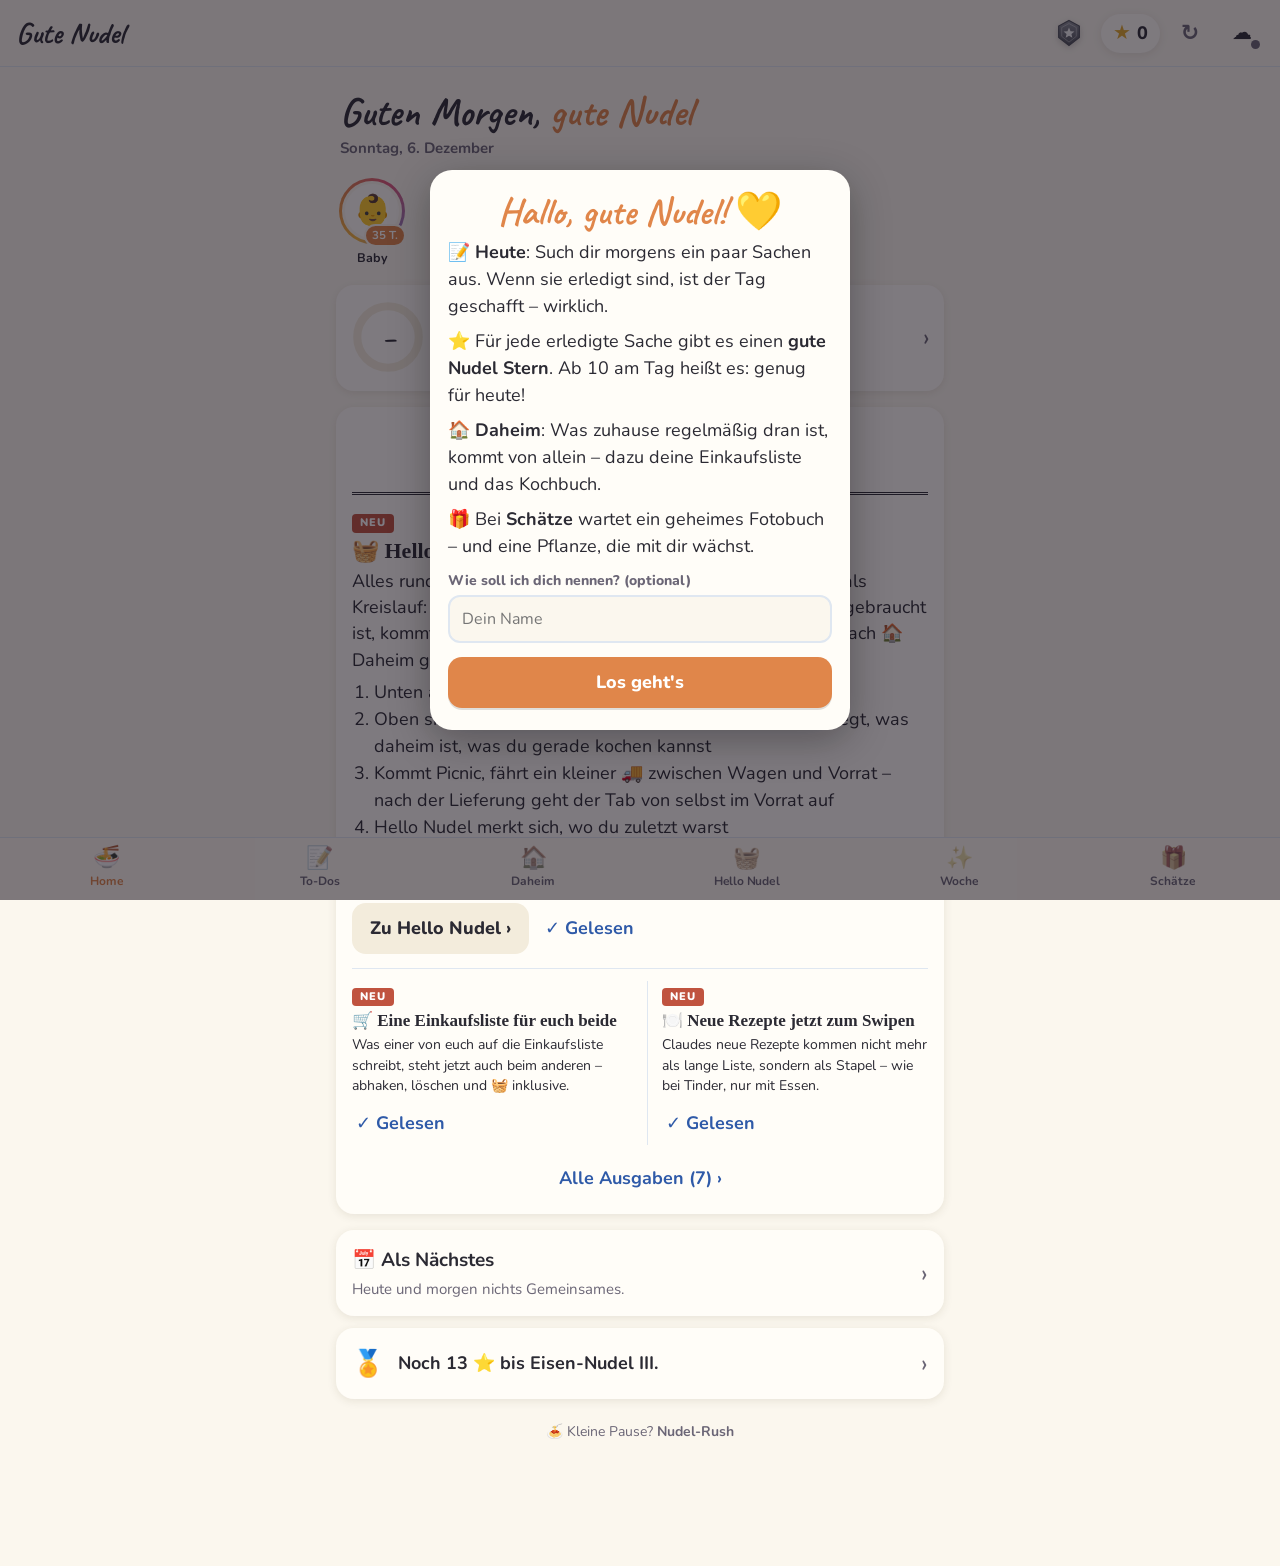
==== commit 4f818513: "2026-10-20.1: Hello Nudel = own tab with loop strip (Einkaufswagen → Vorrat → Kochbuch), Entspannen " ====
--- a/index.html
+++ b/index.html
@@ -27,7 +27,7 @@
   <button data-tab="home" class="on"><span class="i">🍜</span>Home</button>
   <button data-tab="heute"><span class="i">📝</span>To-Dos</button>
   <button data-tab="ruhe"><span class="i">🏠</span>Daheim</button>
-  <button data-tab="relax"><span class="i">🛋️</span>Entspannen</button>
+  <button data-tab="hello"><span class="i">🧺</span><span class="nl">Hello Nudel</span></button>
   <button data-tab="woche"><span class="i">✨</span>Woche</button>
   <button data-tab="schaetze"><span class="i">🎁</span>Schätze</button>
 </nav>
--- a/style.css
+++ b/style.css
@@ -833,3 +833,270 @@
 .vrnew .hcard { margin: 0; background: none; padding: 0; flex: 1; cursor: pointer; }
 .vrnew .vn-ic { font-size: 28px; animation: vnTw 2.6s ease-in-out infinite; } @keyframes vnTw { 50% { transform: scale(1.15) rotate(12deg); } }
 .vrnew b { color: #7a5c99; }
+
+/* ---------- 🎂 EVENT: Julias Geburtstagskuchen (2026-10-18) ---------- */
+:root { --gb1: #fff1f6; --gb2: #fff6dc; --gbink: #5a3a48; --gbrose: #e0557f; --gbgold: #e6a823; --gbtile: rgba(255, 255, 255, .78); --gbline: #f3d6df; }
+@media (prefers-color-scheme: dark) { :root:not([data-theme="light"]) { --gb1: #3d2533; --gb2: #3a3122; --gbink: #fbe7ee; --gbrose: #ff8fb0; --gbgold: #f5c75a; --gbtile: rgba(255, 255, 255, .08); --gbline: #563845; } }
+:root[data-theme="dark"] { --gb1: #3d2533; --gb2: #3a3122; --gbink: #fbe7ee; --gbrose: #ff8fb0; --gbgold: #f5c75a; --gbtile: rgba(255, 255, 255, .08); --gbline: #563845; }
+.gbcard { display: grid; justify-items: center; text-align: center; width: 100%; border: 0; color: var(--gbink); font: inherit; position: relative; overflow: hidden;
+  background: radial-gradient(circle at 12% 20%, rgba(255, 255, 255, .5) 0 2px, transparent 3px) 0 0 / 34px 34px, linear-gradient(160deg, var(--gb1), var(--gb2)); padding: 10px 14px 16px; }
+.gbart { width: 220px; height: auto; margin-bottom: -4px; }
+.gbcard.hero .gbart { width: 260px; }
+.gb-line { fill: none; stroke: var(--gbink); stroke-width: 1.2; opacity: .35; }
+.gb-flag.fa { fill: var(--gbrose); } .gb-flag.fb { fill: var(--gbgold); } .gb-flag.fc { fill: #7cb9e8; }
+.gb-bal ellipse { stroke: rgba(0, 0, 0, .08); stroke-width: 1; } .gb-bal.b1 ellipse { fill: var(--gbrose); } .gb-bal.b2 ellipse { fill: #7cb9e8; }
+.gb-str { fill: none; stroke: var(--gbink); stroke-width: 1; opacity: .4; }
+.gb-bal { transform-box: fill-box; transform-origin: 50% 100%; animation: gbbob 3.6s ease-in-out infinite; } .gb-bal.b2 { animation-delay: -1.8s; }
+@keyframes gbbob { 0%, 100% { transform: translateY(0) rotate(-3deg); } 50% { transform: translateY(-4px) rotate(3deg); } }
+.ck1 { fill: #f7c3d2; } .ck2 { fill: #fde7b0; } .ck-drip { fill: none; stroke: #fff; stroke-width: 4; stroke-linecap: round; opacity: .85; }
+:root[data-theme="dark"] .ck1 { fill: #c97d95; } @media (prefers-color-scheme: dark) { :root:not([data-theme="light"]) .ck1 { fill: #c97d95; } }
+.ck-c { fill: #7cb9e8; } .ck-fl { fill: #ffb030; transform-box: fill-box; transform-origin: 50% 100%; animation: gbfl .5s ease-in-out infinite alternate; }
+.ck-fl.fl1 { animation-delay: -.2s; } .ck-fl.fl2 { animation-delay: -.35s; }
+@keyframes gbfl { from { transform: scale(1, 1) rotate(-4deg); fill: #ffb030; } to { transform: scale(.85, 1.15) rotate(4deg); fill: #ffd25a; } }
+.gb-eye { display: block; font: 700 21px/1.1 Caveat, cursive; color: var(--gbgold); }
+.gb-t { display: block; font: 700 30px/1.15 'Dancing Script', 'Caveat', cursive; color: var(--gbrose); margin: 2px 0 10px; text-wrap: balance; }
+.gbcard.hero .gb-t { font-size: 34px; }
+.gb-cakes { display: flex; flex-wrap: wrap; gap: 6px; justify-content: center; }
+.gb-chip { background: var(--gbtile); border-radius: 99px; padding: 4px 11px; font-size: 14px; font-weight: 700; box-shadow: 0 1px 0 var(--gbline); }
+.gb-go { display: block; margin-top: 10px; font-weight: 800; font-size: 15px; color: var(--gbrose); }
+.gb-info { display: block; margin-top: 2px; font-size: 14.5px; line-height: 1.45; opacity: .9; max-width: 34em; }
+.gbcake { display: grid; gap: 3px; width: 100%; text-align: left; font: inherit; color: var(--ink); border: 0; cursor: pointer; position: relative; padding: 14px 16px; border-left: 6px solid var(--gbk, var(--gbrose)); }
+.gbcake.t-kid { --gbk: #5aa9e6; background: linear-gradient(180deg, #eef7ff, var(--card) 70%); }
+.gbcake.t-her { --gbk: var(--gbrose); background: linear-gradient(180deg, #fff1f5, var(--card) 70%); }
+.gbcake.t-him { --gbk: #c43a2c; background: radial-gradient(130% 100% at 30% 20%, #1e1517 0%, #141011 60%, #0d0a0b 100%); color: #e9dcc8; }
+:root[data-theme="dark"] .gbcake.t-kid, :root[data-theme="dark"] .gbcake.t-her { background: var(--card); }
+@media (prefers-color-scheme: dark) { :root:not([data-theme="light"]) .gbcake.t-kid, :root:not([data-theme="light"]) .gbcake.t-her { background: var(--card); } }
+.gbk-lv { font-weight: 900; font-size: 13px; letter-spacing: .06em; text-transform: uppercase; color: var(--gbk); }
+.gbk-lv small { font-weight: 700; letter-spacing: 0; text-transform: none; opacity: .8; }
+.gbcake.t-kid .gbk-t { font-family: Caveat, cursive; font-size: 25px; }
+.gbcake.t-her .gbk-t { font-family: 'Dancing Script', Caveat, cursive; font-size: 24px; }
+.gbcake.t-him .gbk-t { font-family: Georgia, 'Times New Roman', serif; font-size: 19px; letter-spacing: .02em; color: #f0d9a8; }
+.gbk-t { font-weight: 700; line-height: 1.2; }
+.gbk-m, .gbk-v { font-size: 13.5px; opacity: .8; }
+.gbk-go { position: absolute; right: 14px; bottom: 12px; font-weight: 800; color: var(--gbk); }
+.gbparty .gbart { width: 240px; }
+/* the cake's page outside the book: the same paper, just as tall as it needs */
+.gb-cbook .bk-stage { flex: none; width: 100%; }
+.gb-cbook .bk-page { position: relative; inset: auto; overflow: visible; }
+@media (prefers-reduced-motion: reduce) { .gb-bal, .ck-fl { animation: none; } }
+.gb-chip.wish { background: var(--gbgold); color: #3a2a10; }
+.gbcake.wish { box-shadow: 0 0 0 2px var(--gbgold), var(--shadow); }
+.gbk-rib { position: absolute; top: 10px; right: -30px; transform: rotate(35deg); background: var(--gbgold); color: #3a2a10; font: 800 11px/1 system-ui; padding: 4px 34px; letter-spacing: .04em; }
+.gbcake { overflow: hidden; }
+.gbcake.t-him .gbk-v { color: #cdbfa8; }
+.gbcake { padding-bottom: 34px; }
+.tag.bake { background: #fde9d2; color: #8a4b12; } :root[data-theme="dark"] .tag.bake { background: #4a3322; color: #f6c99a; } @media (prefers-color-scheme: dark) { :root:not([data-theme="light"]) .tag.bake { background: #4a3322; color: #f6c99a; } }
+
+/* ---------- 🎁 GIFT: Hello Nudel (2026-10-18) — the birthday palette (--gb*) + a Picnic-ish green ---------- */
+:root { --hngreen: #4f9a5c; --hnsky: #dcefff; --hnpaper: #fffdf8; }
+@media (prefers-color-scheme: dark) { :root:not([data-theme="light"]) { --hngreen: #7cc489; --hnsky: #23384a; --hnpaper: #2c2622; } }
+:root[data-theme="dark"] { --hngreen: #7cc489; --hnsky: #23384a; --hnpaper: #2c2622; }
+.hncard { display: grid; justify-items: center; text-align: center; width: 100%; border: 0; color: var(--gbink); font: inherit; cursor: pointer;
+  background: radial-gradient(circle at 12% 20%, rgba(255, 255, 255, .5) 0 2px, transparent 3px) 0 0 / 30px 30px, linear-gradient(160deg, var(--gb2), var(--gb1)); padding: 14px 14px 18px; }
+.hncard .hn-box { width: 120px; } .hncard.hero .hn-box { width: 190px; }
+.hn-box .hb-shadow { fill: var(--gbink); opacity: .1; } .hn-box .hb-body { fill: var(--gbrose); } .hn-box .hb-top { fill: var(--gbrose); filter: brightness(1.08); }
+.hn-box .hb-rib, .hn-box .hb-bow, .hn-box .hb-knot { fill: var(--gbgold); } .hn-box .hb-bow { stroke: rgba(0, 0, 0, .1); }
+.hn-box .hb-dot { fill: #fff; opacity: .55; } .hn-box .hb-spark { fill: var(--gbgold); animation: hbTw 2.4s ease-in-out infinite; transform-box: fill-box; transform-origin: center; } .hn-box .s2 { animation-delay: -1.2s; }
+.hn-box .hb-lid { animation: hbWig 3s ease-in-out infinite; transform-box: fill-box; transform-origin: 50% 100%; }
+@keyframes hbWig { 0%, 70%, 100% { transform: none; } 76% { transform: translateY(-4px) rotate(-3deg); } 84% { transform: translateY(-3px) rotate(3deg); } 92% { transform: none; } }
+@keyframes hbTw { 50% { transform: scale(.4); opacity: .4; } }
+.hnhero { text-align: center; color: var(--gbink); padding: 16px 10px 8px; background: linear-gradient(180deg, var(--hnsky), var(--hnpaper) 55%); }
+.hnhero .gb-info { margin: 0 auto 6px; }
+.hn-art { width: 100%; max-width: 380px; height: auto; display: block; margin: 4px auto 0; }
+.hn-road { fill: none; stroke: var(--gbink); stroke-width: 2.4; stroke-dasharray: 2 9; stroke-linecap: round; opacity: .35; }
+.hn-env rect { fill: #fff; stroke: var(--gbrose); stroke-width: 1.6; } .hn-env path { fill: none; stroke: var(--gbrose); stroke-width: 1.4; }
+.hn-num { font: 800 15px Nunito, system-ui, sans-serif; fill: #fff; paint-order: stroke; stroke: var(--gbrose); stroke-width: 12px; stroke-linejoin: round; text-anchor: middle; }
+.hn-lab { font: 700 22px Caveat, cursive; fill: var(--gbink); } .hn-sub { font: 600 18px Caveat, cursive; fill: var(--gbink); opacity: .75; }
+.ph-case { fill: var(--gbink); } .ph-screen { fill: #fffaf3; } .ph-notch { fill: #fffaf3; opacity: .25; }
+.ph-title { font: 800 8.5px Nunito, system-ui, sans-serif; fill: var(--gbrose); text-anchor: middle; }
+.ph-box { fill: #fff; stroke: #c9b8a6; stroke-width: 1.2; } .ph-box.on { fill: var(--hngreen); stroke: var(--hngreen); }
+.ph-tick { fill: none; stroke: #fff; stroke-width: 1.6; stroke-linecap: round; stroke-linejoin: round; } .ph-line { fill: #e7dccf; } .ph-heart { fill: var(--gbrose); }
+.bd-body { fill: #fff; stroke: #6d6f86; stroke-width: 1.6; } .bd-tail { fill: #d9dbea; stroke: #6d6f86; stroke-width: 1.4; stroke-linejoin: round; }
+.bd-wing { fill: #d9dbea; stroke: #6d6f86; stroke-width: 1.4; } .bd-beak { fill: var(--gbgold); } .bd-eye { fill: #2b2b3a; }
+.bd-leg { stroke: var(--gbgold); stroke-width: 2; stroke-linecap: round; } .bd-env { fill: #fff6e0; stroke: var(--gbrose); stroke-width: 1.4; } .bd-envl { fill: none; stroke: var(--gbrose); stroke-width: 1.2; }
+.bird-bob { animation: bdBob 2.2s ease-in-out infinite; } @keyframes bdBob { 50% { transform: translateY(-6px); } }
+.st-body { fill: #fff4e2; stroke: #c9a27a; stroke-width: 1.4; } .st-roof { fill: var(--hngreen); }
+.st-scal.a { fill: var(--hngreen); } .st-scal.b { fill: #fff; stroke: var(--hngreen); stroke-width: 1; }
+.st-tom { fill: #e8553e; } .st-bread { fill: #e3a857; } .st-leaf { fill: #6fb36a; }
+.st-bask { fill: #d99a55; stroke: #a96c32; stroke-width: 1.4; stroke-linejoin: round; } .st-handle { fill: none; stroke: #a96c32; stroke-width: 2.4; stroke-linecap: round; } .st-weave { stroke: #a96c32; stroke-width: 1; opacity: .6; }
+.vn-body { fill: #fff; stroke: #6d6f86; stroke-width: 1.6; stroke-linejoin: round; } .vn-win { fill: var(--hnsky); stroke: #6d6f86; stroke-width: 1.2; }
+.vn-leaf { fill: var(--hngreen); } .vn-tyre { fill: #3b3b4a; } .vn-hub { fill: #ddd; }
+.vn-wind { stroke: var(--gbink); stroke-width: 2; stroke-linecap: round; opacity: .3; }
+.hn-van { animation: vnDrive 3.2s ease-in-out infinite; } @keyframes vnDrive { 0%, 100% { transform: translateX(-6px); } 50% { transform: translateX(4px); } }
+.hs-roof { fill: var(--gbrose); } .hs-wall { fill: #fff4e2; stroke: #c9a27a; stroke-width: 1.4; } .hs-door { fill: #a4693a; } .hs-heart { fill: var(--gbgold); }
+.hs-ring path { fill: none; stroke: var(--gbgold); stroke-width: 2; stroke-linecap: round; } .hs-ring { animation: hsRing 1.6s ease-in-out infinite; } @keyframes hsRing { 50% { opacity: .2; } }
+.hn-ground { stroke: var(--gbink); stroke-width: 1.4; opacity: .2; stroke-linecap: round; }
+.hnpage { color: var(--ink); background: var(--hnpaper); padding: 18px 18px 14px; }
+.hn-sec { margin-bottom: 18px; } .hn-sec h3 { font: 700 26px/1.15 Caveat, cursive; color: var(--gbrose); margin: 0 0 6px; }
+.hn-sec p { margin: 0 0 9px; line-height: 1.55; font-size: 15.5px; }
+.hn-steps { list-style: none; padding: 0; margin: 0; counter-reset: hn; }
+.hn-steps li { display: flex; gap: 10px; align-items: flex-start; padding: 10px 0; border-bottom: 1px dashed var(--gbline); line-height: 1.5; font-size: 15.5px; }
+.hn-steps li:last-child { border-bottom: 0; } .hn-i { font-size: 24px; line-height: 1.2; flex: none; width: 30px; text-align: center; }
+.hn-circle { display: flex; flex-wrap: wrap; justify-content: center; align-items: center; gap: 4px 6px; margin: 4px 0 20px; padding: 12px 8px; border-radius: 16px; background: linear-gradient(135deg, var(--gb1), var(--gb2)); }
+.hn-circle span { background: var(--gbtile); border-radius: 99px; padding: 3px 10px; font-weight: 700; font-size: 14px; color: var(--gbink); }
+.hn-circle i { font-style: normal; color: var(--gbrose); font-weight: 800; }
+.hn-future { background: linear-gradient(160deg, var(--gb1), var(--gb2)); border-radius: 18px; padding: 14px 14px 6px; color: var(--gbink); }
+.hn-small p { font-size: 14px; opacity: .85; }
+.hn-sign { text-align: center; font: 700 28px/1.2 'Dancing Script', Caveat, cursive; color: var(--gbrose); margin: 18px 0 6px; }
+@media (prefers-reduced-motion: reduce) { .hn-box .hb-lid, .hn-box .hb-spark, .bird-bob, .hn-van, .hs-ring { animation: none; } }
+
+/* 🎬 Hinter den Kulissen — the slide show (full-screen layer #deck, hn_slides.js) */
+.hndeckcard { display: flex; align-items: center; gap: 12px; width: 100%; border: 1.5px dashed var(--gbrose); text-align: left; font: inherit; color: var(--ink); cursor: pointer;
+  background: linear-gradient(135deg, var(--gb1), var(--hnsky)); padding: 12px 14px; }
+.hndeckcard .hd-ic { font-size: 30px; } .hndeckcard b { color: var(--gbrose); font-size: 17px; } .hndeckcard .hc-txt { display: flex; flex-direction: column; flex: 1; gap: 2px; }
+.hn-deck { position: fixed; inset: 0; z-index: 60; display: flex; flex-direction: column; color: var(--gbink);
+  background: radial-gradient(circle at 15% 10%, rgba(255, 255, 255, .45) 0 2px, transparent 3px) 0 0 / 32px 32px, linear-gradient(170deg, var(--hnsky), var(--hnpaper) 45%, var(--gb1));
+  padding: max(10px, env(safe-area-inset-top)) 16px max(12px, env(safe-area-inset-bottom)); }
+.hd-top { display: flex; justify-content: space-between; align-items: center; }
+.hd-n { font-weight: 800; font-size: 14px; opacity: .6; letter-spacing: .04em; }
+.hd-slide { flex: 1; overflow-y: auto; display: flex; flex-direction: column; animation: hdIn .35s ease; max-width: 560px; width: 100%; margin: 0 auto; }
+@keyframes hdIn { from { opacity: 0; transform: translateX(18px); } }
+.hd-t { font: 700 34px/1.1 Caveat, cursive; color: var(--gbrose); text-align: center; margin: 4px 0 6px; text-wrap: balance; }
+.hd-art { width: 100%; max-height: 34vh; flex: none; margin: 0 0 8px; background: var(--gbtile); border-radius: 18px; box-shadow: 0 1px 0 var(--gbline); }
+.hd-p p { margin: 0 0 10px; font-size: 15.5px; line-height: 1.5; }
+.hd-p b { color: var(--gbrose); } .hd-p i { opacity: .85; }
+.hd-nav { display: flex; align-items: center; gap: 8px; padding-top: 8px; max-width: 560px; width: 100%; margin: 0 auto; }
+.hd-nav .btn { flex: none; min-width: 104px; } .hd-nav .btn[disabled] { opacity: .35; }
+.hd-dots { flex: 1; display: flex; justify-content: center; gap: 5px; flex-wrap: wrap; }
+.hd-dots i { width: 7px; height: 7px; border-radius: 50%; background: var(--gbink); opacity: .2; } .hd-dots i.on { background: var(--gbrose); opacity: 1; transform: scale(1.3); }
+.sv-t { font: 700 15px Caveat, cursive; fill: var(--gbink); } .sv-t.big { font-size: 20px; fill: var(--gbrose); } .sv-t.warn { font-size: 19px; fill: #d1453b; }
+.sv-small { font: 600 12.5px Caveat, cursive; fill: var(--gbink); opacity: .8; }
+.sv-code { font: 600 9.5px ui-monospace, Menlo, Consolas, monospace; fill: var(--gbink); }
+.sv-note { fill: #fffaf0; stroke: var(--gbgold); stroke-width: 1.2; }
+.sv-srv rect:not(.sv-slot) { fill: #5d6378; } .sv-srv .sv-led { fill: #7be08a; } .sv-srv .sv-slot { fill: #8d93a8; }
+.sv-cloud { fill: var(--hnsky); }
+.sv-arrow line { stroke: var(--gbink); stroke-width: 2; opacity: .55; stroke-linecap: round; } .sv-arrow polygon { fill: var(--gbink); opacity: .55; }
+.sv-arrow.dash line { stroke-dasharray: 3 5; } .sv-arrow.back line, .sv-arrow.back polygon { stroke: var(--hngreen); fill: var(--hngreen); opacity: .9; }
+.sv-wall rect { fill: #d77a5a; stroke: #a9543a; stroke-width: 1; }
+@media (prefers-reduced-motion: reduce) { .hd-slide { animation: none; } }
+/* 🍽️ Tinder for dinner (deckCard): Claude's new recipes one card at a time on Home, → keep, ← nö */
+.ddeck { padding: 12px 14px 14px; border: 1.5px dashed rgba(154,123,184,.6); background: linear-gradient(135deg, rgba(154,123,184,.13), rgba(111,143,94,.10)); }
+.dd-h { display: flex; align-items: center; gap: 8px; margin-bottom: 10px; }
+.dd-h b { color: #7a5c99; } .dd-h .muted { margin-left: auto; font-size: 14px; }
+.dd-undo { min-height: 32px; min-width: 32px; padding: 2px; font-size: 18px; }
+.dd-stack { position: relative; margin: 0 6px 22px; }
+.dd-back { position: absolute; inset: 0; border-radius: 18px; background: var(--card); box-shadow: var(--shadow); border: 1px solid var(--line); }
+.dd-back.b1 { transform: translateY(12px) scale(.95); opacity: .85; } .dd-back.b2 { transform: translateY(23px) scale(.9); opacity: .6; }
+.dd-card { position: relative; display: flex; flex-direction: column; align-items: center; text-align: center; gap: 6px; min-height: 230px; padding: 20px 16px 14px;
+  border-radius: 18px; background: var(--card); box-shadow: var(--shadow); border: 1px solid var(--line); touch-action: pan-y; user-select: none; -webkit-user-select: none;
+  cursor: grab; transition: transform .25s ease; overflow: hidden; }
+.dd-him .dd-card { background: linear-gradient(180deg, #2a1a1f, #1a0d10); color: #f3e3c8; border-color: #4a2a30; }
+.dd-him .dd-card .muted { color: #c4a98a; }
+.dd-ic { font-size: 58px; line-height: 1.1; }
+.dd-t { font-size: 19px; line-height: 1.25; }
+.dd-m { font-size: 14px; color: var(--ink2); } .dd-him .dd-m { color: #d8c2a0; }
+.dd-n { font-size: 14.5px; line-height: 1.4; max-width: 34ch; }
+.dd-tap { margin-top: auto; font-size: 12px; }
+.dd-yes, .dd-no { position: absolute; top: 14px; padding: 4px 10px; border: 3px solid; border-radius: 10px; font-weight: 900; font-size: 18px; opacity: 0; transition: opacity .12s; letter-spacing: .04em; }
+.dd-yes { left: 14px; color: var(--green); transform: rotate(-12deg); } .dd-no { right: 14px; color: var(--danger); transform: rotate(12deg); }
+.dd-card.yes .dd-yes, .dd-card.no .dd-no { opacity: 1; }
+.dd-btns { display: flex; justify-content: center; gap: 28px; margin-top: 14px; }
+.dd-b { width: 58px; height: 58px; border-radius: 50%; border: 0; background: var(--card); box-shadow: var(--shadow); font-size: 26px; font-weight: 900; }
+.dd-b.no { color: var(--danger); } .dd-b.yes { color: #e0567a; }
+.dd-b:active { transform: scale(.92); }
+.tag.season { background: #fde2c8; color: #8a3f12; } :root[data-theme="dark"] .tag.season { background: #4a2a18; color: #f8b88a; } @media (prefers-color-scheme: dark) { :root:not([data-theme="light"]) .tag.season { background: #4a2a18; color: #f8b88a; } }
+@media (prefers-reduced-motion: reduce) { .dd-card { transition: none; } }
+/* 👅 taste profile on the swipe card + recipe page */
+.flavor { display: inline-block; padding: 3px 10px; border-radius: 99px; background: rgba(224,134,74,.12); color: var(--ink); font-size: 14px; font-weight: 700; }
+.dd-him .flavor { background: rgba(243,227,200,.12); color: #f3e3c8; }
+.bp-flavor { margin: 4px 0; } .flavor .hot { letter-spacing: -2px; }
+/* 🫧 event bubbles under the greeting (bubbles(), like Instagram stories) */
+.bubs { display: flex; gap: 14px; overflow-x: auto; padding: 4px 4px 12px; margin: 0 -4px 6px; scrollbar-width: none; }
+.bubs::-webkit-scrollbar { display: none; }
+.bub { position: relative; flex: none; display: flex; flex-direction: column; align-items: center; gap: 5px; width: 72px; border: 0; background: none; color: var(--ink); font: inherit; padding: 0; }
+.bub-r { display: grid; place-items: center; width: 66px; height: 66px; border-radius: 50%; padding: 3px; background: var(--line); }
+.bub-r.on { background: conic-gradient(from 210deg, #f6b73c, #e0864a, #e0567a, #9a7bb8, #f6b73c); }
+.bub-i { display: grid; place-items: center; width: 100%; height: 100%; border-radius: 50%; background: var(--card); border: 3px solid var(--paper); font-size: 30px; }
+.bub-l { font-size: 12.5px; font-weight: 700; max-width: 72px; overflow: hidden; text-overflow: ellipsis; white-space: nowrap; }
+.bub-n { position: absolute; top: 46px; right: 2px; min-width: 22px; padding: 1px 6px; border-radius: 99px; background: var(--accent); color: #fff; font-size: 11.5px; border: 2px solid var(--paper); }
+.bub:active .bub-r { transform: scale(.94); }
+/* 🍽️ the deck full screen */
+.swipe-top { margin: 4px 0 10px; }
+.ddeck.full { border: 0; background: none; box-shadow: none; padding: 0; }
+.ddeck.full .dd-card { min-height: min(62vh, 520px); justify-content: center; padding: 28px 20px 18px; }
+.ddeck.full .dd-ic { font-size: 84px; } .ddeck.full .dd-t { font-size: 23px; } .ddeck.full .dd-n { font-size: 15.5px; }
+.ddeck.full .dd-b { width: 68px; height: 68px; font-size: 30px; }
+.ddeck.full .dd-yes, .ddeck.full .dd-no { font-size: 24px; top: 22px; }
+/* 🗞️ die Nudel-Zeitung */
+.news { padding: 14px 16px; background: var(--card); }
+.np-mast { display: flex; flex-direction: column; align-items: center; border-bottom: 3px double var(--ink); padding-bottom: 6px; margin-bottom: 12px; }
+.np-mast b { font-family: Georgia, 'Times New Roman', serif; font-size: 26px; font-weight: 900; letter-spacing: .02em; }
+.np-mast span { font-size: 12px; color: var(--ink2); text-transform: uppercase; letter-spacing: .08em; border-top: 1px solid var(--line); margin-top: 4px; padding-top: 3px; }
+.np-a { position: relative; }
+.np-a h3 { font-family: Georgia, 'Times New Roman', serif; margin: 0 0 4px; font-size: 17px; line-height: 1.25; }
+.np-a.big h3 { font-size: 22px; }
+.np-a p { margin: 0 0 6px; line-height: 1.45; }
+.np-ic { font-family: initial; }
+.np-new { display: inline-block; margin-bottom: 4px; padding: 1px 8px; border-radius: 4px; background: var(--danger); color: #fff; font-size: 11px; font-weight: 900; letter-spacing: .1em; }
+.np-how { margin: 6px 0 8px; padding-left: 22px; line-height: 1.5; }
+.np-btns { display: flex; align-items: center; gap: 12px; flex-wrap: wrap; }
+.np-more { display: grid; grid-template-columns: 1fr 1fr; gap: 14px; margin-top: 14px; padding-top: 12px; border-top: 1px solid var(--line); }
+.np-more .np-a + .np-a { border-left: 1px solid var(--line); padding-left: 14px; }
+.np-more .np-a p { font-size: 14px; }
+@media (max-width: 360px) { .np-more { grid-template-columns: 1fr; } .np-more .np-a + .np-a { border-left: 0; padding-left: 0; } }
+.np-all { display: block; margin: 12px auto 0; }
+.lnk { border: 0; background: none; color: var(--blue); font: inherit; font-weight: 700; padding: 8px 4px; min-height: 40px; }
+/* 🏆 the podium */
+.podium h3 { margin: 0 0 10px; }
+.pd-stage { display: grid; grid-template-columns: 1fr 1.1fr 1fr; align-items: end; gap: 6px; }
+.pd-col { display: flex; flex-direction: column; align-items: center; text-align: center; gap: 4px; min-width: 0; }
+.pd-ic { font-size: 30px; } .p1 .pd-ic { font-size: 38px; }
+.pd-name { font-size: 13px; font-weight: 700; line-height: 1.2; display: -webkit-box; -webkit-line-clamp: 2; -webkit-box-orient: vertical; overflow: hidden; }
+.pd-block { display: flex; flex-direction: column; align-items: center; justify-content: flex-start; width: 100%; padding-top: 8px; border-radius: 10px 10px 4px 4px; color: #fff; }
+.pd-block b { font-size: 26px; line-height: 1; } .pd-block small { font-size: 12px; font-weight: 700; opacity: .9; }
+.p1 .pd-block { height: 92px; background: linear-gradient(180deg, #f2c25a, #d39a1c); }
+.p2 .pd-block { height: 68px; background: linear-gradient(180deg, #c7ccd6, #8d95a5); }
+.p3 .pd-block { height: 50px; background: linear-gradient(180deg, #e0a477, #b06b3c); }
+.pd-rest { margin: 10px 0 0; padding: 8px 0 0 24px; border-top: 1px solid var(--line); }
+.pd-rest li { padding: 3px 0; } .pd-rest li span { display: inline-block; max-width: 75%; } .pd-rest li b { float: right; color: var(--ink2); }
+/* 🍝 Nudel-Rush, just a link */
+.gamelink { display: block; margin: 4px auto 18px; border: 0; background: none; color: var(--ink2); font: inherit; font-size: 14px; padding: 10px; min-height: 40px; }
+/* 🧺 Picnic options table: picture · name + size · price + €/kg */
+.pictab { display: flex; flex-direction: column; gap: 4px; margin-top: 6px; }
+.pt-row { display: grid; grid-template-columns: 40px 1fr auto; gap: 8px; align-items: center; width: 100%; text-align: left; border: 1px solid var(--line); border-radius: 10px; background: none; padding: 6px 8px; color: inherit; font: inherit; font-size: 15px; }
+.pt-row.on { border-color: var(--green, #4a8); box-shadow: inset 0 0 0 2px var(--green, #4a8); }
+.pt-img img { width: 40px; height: 40px; object-fit: contain; display: block; }
+.pt-name small, .pt-price small { display: block; opacity: .65; font-size: 12px; font-weight: 400; }
+.pt-price { text-align: right; white-space: nowrap; }
+.pic-n { display: flex; align-items: center; gap: 8px; margin-top: 6px; font-size: 15px; }
+.pic-n .mini-btn { min-width: 34px; }
+.pic-n.warn > b:first-of-type { color: var(--danger); }
+
+/* ---------- 🧺 HELLO NUDEL tab (2026-10-20): the loop strip Einkaufswagen → Vorrat → Kochbuch ↺ ---------- */
+:root { --hnon: #fff; --hntint: #eef6ec; }
+@media (prefers-color-scheme: dark) { :root:not([data-theme="light"]) { --hnon: #10261a; --hntint: #233026; } }
+:root[data-theme="dark"] { --hnon: #10261a; --hntint: #233026; }
+nav#tabs .nl { white-space: nowrap; letter-spacing: -.02em; }
+@media (max-width: 400px) { nav#tabs .nl { white-space: normal; font-size: 11px; line-height: 1.05; text-align: center; } }   /* "Hello Nudel" on two lines on narrow phones */
+.hnloop { position: sticky; top: 0; z-index: 5; margin: -12px -16px 10px; padding: max(8px, env(safe-area-inset-top)) 12px 2px;
+  background: linear-gradient(var(--paper), var(--hntint)); box-shadow: 0 6px 8px -6px rgba(0, 0, 0, .14); }
+.hl-row { display: grid; grid-template-columns: 1fr 16px 1fr 16px 1fr; align-items: stretch; }
+.hl-stop { position: relative; min-height: 60px; min-width: 0; display: grid; justify-items: center; align-content: center; gap: 1px; padding: 6px 3px 5px;
+  border: 1.5px solid var(--line); border-radius: 14px; background: var(--card); color: var(--ink); font: inherit; cursor: pointer; box-shadow: var(--shadow); }
+.hl-stop .hl-i { font-size: 21px; line-height: 1.1; }
+.hl-stop b { font-size: 13px; line-height: 1.12; text-align: center; hyphens: manual; overflow-wrap: anywhere; }
+.hl-stop small { max-width: 100%; font-size: 11.5px; font-weight: 700; color: var(--ink2); white-space: nowrap; overflow: hidden; text-overflow: ellipsis; }
+.hl-stop.on { background: var(--hngreen); border-color: var(--hngreen); color: var(--hnon); box-shadow: 0 3px 10px rgba(40, 90, 50, .28); }
+.hl-stop.on small { color: var(--hnon); opacity: .9; }
+.hl-stop.on::after { content: ''; position: absolute; left: 50%; bottom: -7px; margin-left: -7px; border: 7px solid transparent; border-bottom: 0; border-top-color: var(--hngreen); }
+.hl-stop:active { transform: scale(.97); }
+.hl-stop:focus-visible { outline: 3px solid var(--blue); outline-offset: 2px; }
+.hl-ar { position: relative; align-self: center; height: 16px; }
+.hl-ar i { position: absolute; left: 2px; right: 4px; top: 7px; height: 2px; border-radius: 2px; background: var(--ink2); opacity: .45; }
+.hl-ar i::after { content: ''; position: absolute; right: -3px; top: -3px; border: 4px solid transparent; border-right: 0; border-left: 5px solid var(--ink2); }
+.hl-ar.van i { background: var(--hngreen); opacity: .9; } .hl-ar.van i::after { border-left-color: var(--hngreen); }
+.hl-ar em { position: absolute; top: -10px; left: -3px; font-style: normal; font-size: 13px; animation: hlVan 2.6s ease-in-out infinite; }
+@keyframes hlVan { 0% { transform: translateX(-2px); } 50% { transform: translateX(6px); } 100% { transform: translateX(-2px); } }
+.hl-back { position: relative; height: 18px; margin-top: 3px; }
+.hl-back svg { position: absolute; inset: 0 0 6px; width: 100%; height: 12px; overflow: visible; }
+.hl-back path { fill: none; stroke: var(--ink2); stroke-width: 1.5; stroke-dasharray: 3 3; opacity: .5; vector-effect: non-scaling-stroke; }
+.hl-back path.hl-tip { stroke-dasharray: none; }
+.hl-back span { position: absolute; left: 50%; bottom: 0; transform: translateX(-50%); padding: 0 6px; background: var(--hntint); font-size: 10.5px; font-weight: 700; color: var(--ink2); white-space: nowrap; letter-spacing: .01em; }
+.hl-deliv { display: flex; align-items: center; gap: 10px; width: 100%; margin: 0 0 12px; padding: 10px 14px; text-align: left; font: inherit; color: var(--ink); cursor: pointer;
+  border: 1.5px dashed var(--hngreen); border-radius: 14px; background: var(--hntint); }
+.hl-deliv .hl-dv { font-size: 24px; } .hl-deliv > span:nth-child(2) { flex: 1; } .hl-deliv small { color: var(--ink2); }
+.hn-about { text-align: center; margin: 18px 0 6px; }
+.hn-about .linkbtn { background: none; border: 0; padding: 10px; font: inherit; font-size: 14px; color: var(--ink2); text-decoration: underline; cursor: pointer; }
+@media (max-width: 379px) { .qtabs.dtabs .chip { display: grid; justify-items: center; padding: 5px 2px; font-size: 12.5px; line-height: 1.2; } .qtabs.dtabs .qi { font-size: 18px; } }
+@media (max-width: 359px) { .hl-row { grid-template-columns: 1fr 12px 1fr 12px 1fr; } .hl-stop b { font-size: 12px; } .hl-stop small { font-size: 10.5px; } .hl-back span { font-size: 10px; } }
+@media (prefers-reduced-motion: reduce) { .hl-ar em { animation: none; } .hl-stop:active { transform: none; } }
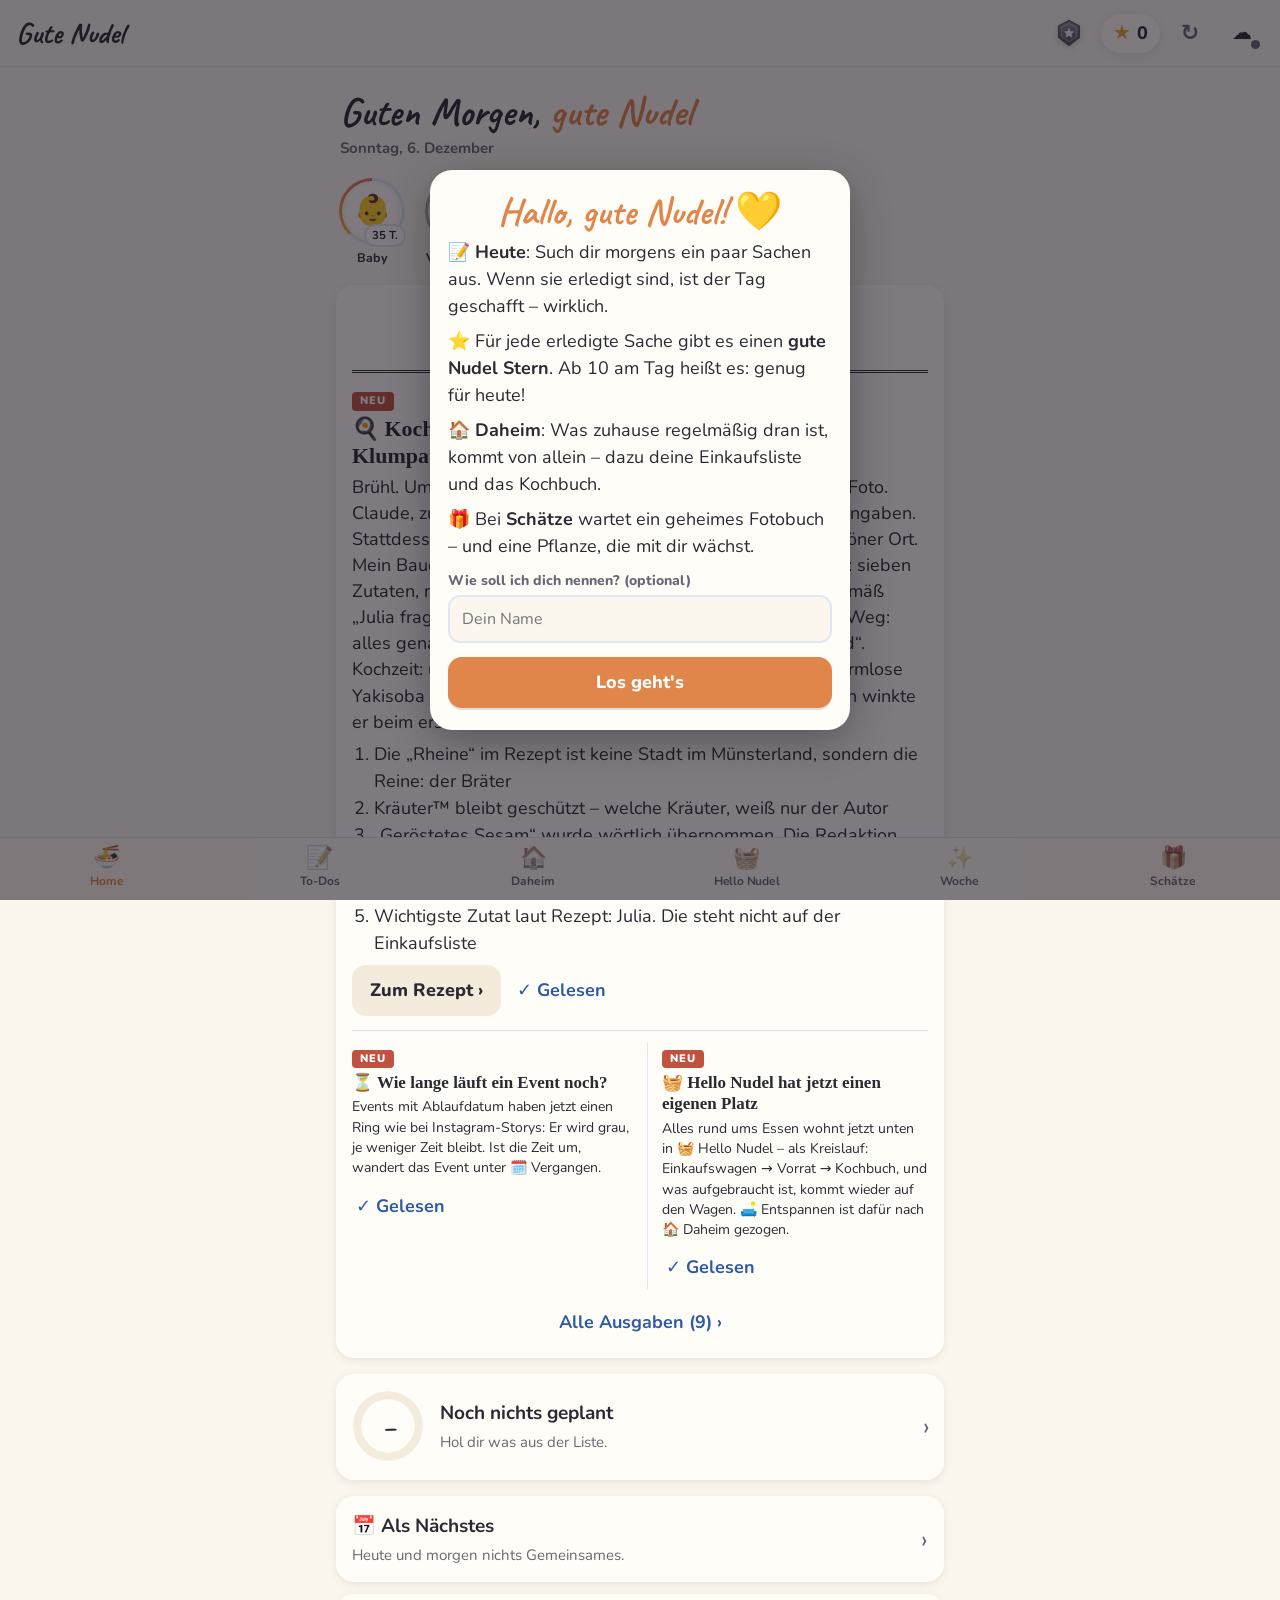
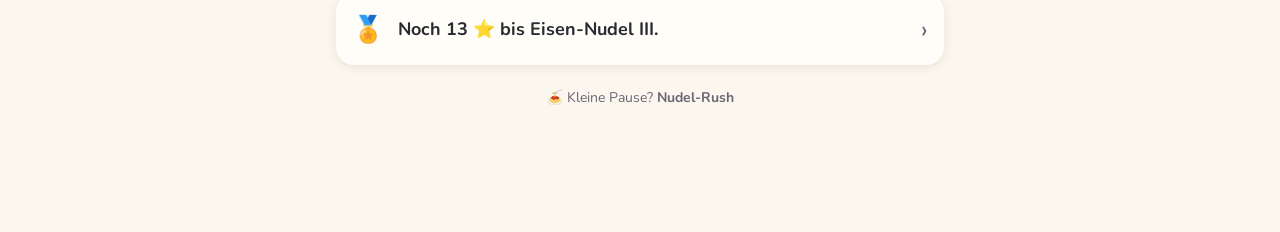
==== commit b5dcdff4: "2026-10-26.1: system bars always black, "Alle ansehen" for several new photo recipes, emoji-only sea" ====
--- a/index.html
+++ b/index.html
@@ -4,9 +4,8 @@
 <meta charset="utf-8">
 <meta name="viewport" content="width=device-width, initial-scale=1, viewport-fit=cover">
 <title>Gute Nudel</title>
-<meta name="theme-color" content="#fffaf1">
-<script>/* Android paints its system bars from this colour → always the colour of the tab bar, following dark mode live */
-(() => { const m = document.querySelector('meta[name="theme-color"]'), q = matchMedia('(prefers-color-scheme: dark)'), f = () => { const t = document.documentElement.dataset.theme; m.content = (t ? t === 'dark' : q.matches) ? '#1f1d24' : '#fffaf1'; }; f(); q.addEventListener('change', f); })();</script>
+<!-- Android system bars: always black (user, 2026-10-26); must match manifest theme_color + background_color -->
+<meta name="theme-color" content="#1f1d24">
 <link rel="manifest" href="manifest.json">
 <link rel="icon" href="icons/icon-192.png">
 <link rel="apple-touch-icon" href="icons/icon-192.png">
--- a/style.css
+++ b/style.css
@@ -994,7 +994,7 @@
 .dd-b { width: 58px; height: 58px; border-radius: 50%; border: 0; background: var(--card); box-shadow: var(--shadow); font-size: 26px; font-weight: 900; }
 .dd-b.no { color: var(--danger); } .dd-b.yes { color: #e0567a; }
 .dd-b:active { transform: scale(.92); }
-.tag.season { background: #fde2c8; color: #8a3f12; } :root[data-theme="dark"] .tag.season { background: #4a2a18; color: #f8b88a; } @media (prefers-color-scheme: dark) { :root:not([data-theme="light"]) .tag.season { background: #4a2a18; color: #f8b88a; } }
+.season { font-size: 1.2em; line-height: 1; vertical-align: -.1em; font-style: normal; }
 @media (prefers-reduced-motion: reduce) { .dd-card { transition: none; } }
 /* 👅 taste profile on the swipe card + recipe page */
 .flavor { display: inline-block; padding: 3px 10px; border-radius: 99px; background: rgba(224,134,74,.12); color: var(--ink); font-size: 14px; font-weight: 700; }
@@ -1085,8 +1085,8 @@
 .hl-ar i { position: absolute; left: 2px; right: 4px; top: 7px; height: 2px; border-radius: 2px; background: var(--ink2); opacity: .45; }
 .hl-ar i::after { content: ''; position: absolute; right: -3px; top: -3px; border: 4px solid transparent; border-right: 0; border-left: 5px solid var(--ink2); }
 .hl-ar.van i { background: var(--hngreen); opacity: .9; } .hl-ar.van i::after { border-left-color: var(--hngreen); }
-.hl-ar em { position: absolute; top: -10px; left: -3px; font-style: normal; font-size: 13px; animation: hlVan 2.6s ease-in-out infinite; }
-@keyframes hlVan { 0% { transform: translateX(-2px); } 50% { transform: translateX(6px); } 100% { transform: translateX(-2px); } }
+.hl-ar em { position: absolute; top: -10px; left: -3px; font-style: normal; font-size: 13px; transform: scaleX(-1); animation: hlVan 2.6s ease-in-out infinite; }   /* mirrored: the 🚚 drives towards the Vorrat */
+@keyframes hlVan { 0% { transform: translateX(-2px) scaleX(-1); } 50% { transform: translateX(6px) scaleX(-1); } 100% { transform: translateX(-2px) scaleX(-1); } }
 .hl-back { position: relative; height: 18px; margin-top: 3px; }
 .hl-back svg { position: absolute; inset: 0 0 6px; width: 100%; height: 12px; overflow: visible; }
 .hl-back path { fill: none; stroke: var(--ink2); stroke-width: 1.5; stroke-dasharray: 3 3; opacity: .5; vector-effect: non-scaling-stroke; }
@@ -1095,8 +1095,21 @@
 .hl-deliv { display: flex; align-items: center; gap: 10px; width: 100%; margin: 0 0 12px; padding: 10px 14px; text-align: left; font: inherit; color: var(--ink); cursor: pointer;
   border: 1.5px dashed var(--hngreen); border-radius: 14px; background: var(--hntint); }
 .hl-deliv .hl-dv { font-size: 24px; } .hl-deliv > span:nth-child(2) { flex: 1; } .hl-deliv small { color: var(--ink2); }
-.hn-about { text-align: center; margin: 18px 0 6px; }
-.hn-about .linkbtn { background: none; border: 0; padding: 10px; font: inherit; font-size: 14px; color: var(--ink2); text-decoration: underline; cursor: pointer; }
 @media (max-width: 379px) { .qtabs.dtabs .chip { display: grid; justify-items: center; padding: 5px 2px; font-size: 12.5px; line-height: 1.2; } .qtabs.dtabs .qi { font-size: 18px; } }
 @media (max-width: 359px) { .hl-row { grid-template-columns: 1fr 12px 1fr 12px 1fr; } .hl-stop b { font-size: 12px; } .hl-stop small { font-size: 10.5px; } .hl-back span { font-size: 10px; } }
 @media (prefers-reduced-motion: reduce) { .hl-ar em { animation: none; } .hl-stop:active { transform: none; } }
+
+/* 🧺 in the Picnic cart (2026-10-20, user): crossed out so it stands apart from what's only on the list; the label stays readable */
+.in-pic { text-decoration: line-through; text-decoration-thickness: 2px; text-decoration-color: var(--hngreen); opacity: .7; }
+.tag.pic-tag { background: var(--hntint); color: var(--hngreen); text-decoration: none; display: inline-block; }
+
+/* ⏳ story timer on event bubbles (2026-10-20): the elapsed part turns grey clockwise from 12 o'clock, the rest keeps the colours */
+.bub-r.timer { background: conic-gradient(var(--line) 0 calc((1 - var(--left)) * 1turn), transparent 0), conic-gradient(from 210deg, #f6b73c, #e0864a, #e0567a, #9a7bb8, #f6b73c); }
+.bub-n.tm { background: var(--card); color: var(--ink); border-color: var(--line); }
+.bub-r.past { background: var(--ink2); opacity: .55; }
+.bub-r.past .bub-i { filter: grayscale(.4); }
+
+/* 🧺 Picnic's things folded into one section at the bottom of the list (2026-10-20) */
+.picsec-h { width: 100%; border: 0; background: var(--hntint); border-radius: 12px; padding: 12px 14px; font: inherit; color: var(--ink); cursor: pointer; display: flex; justify-content: space-between; align-items: center; min-height: 48px; }
+.picsec.open .picsec-h { margin-bottom: 4px; }
+.picsec .picsub { margin: 8px 6px 0; font-size: 14px; }
